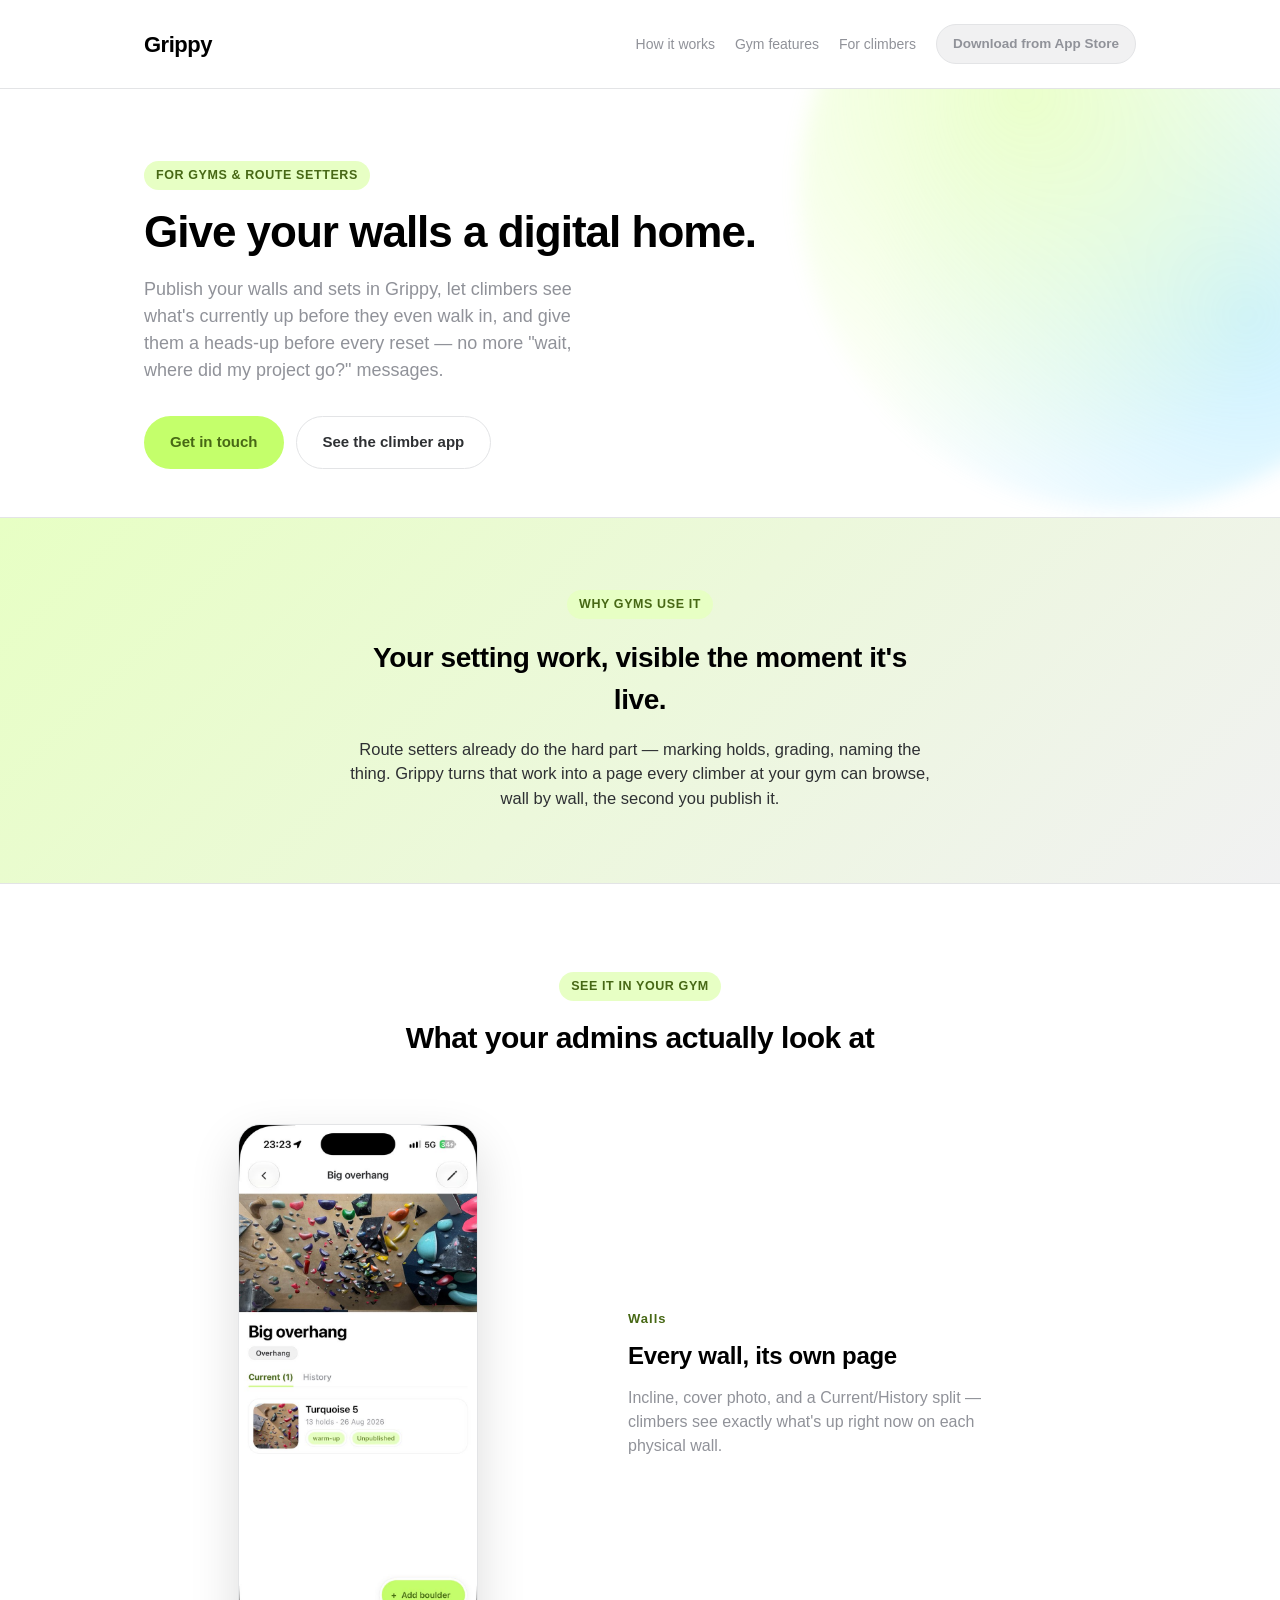
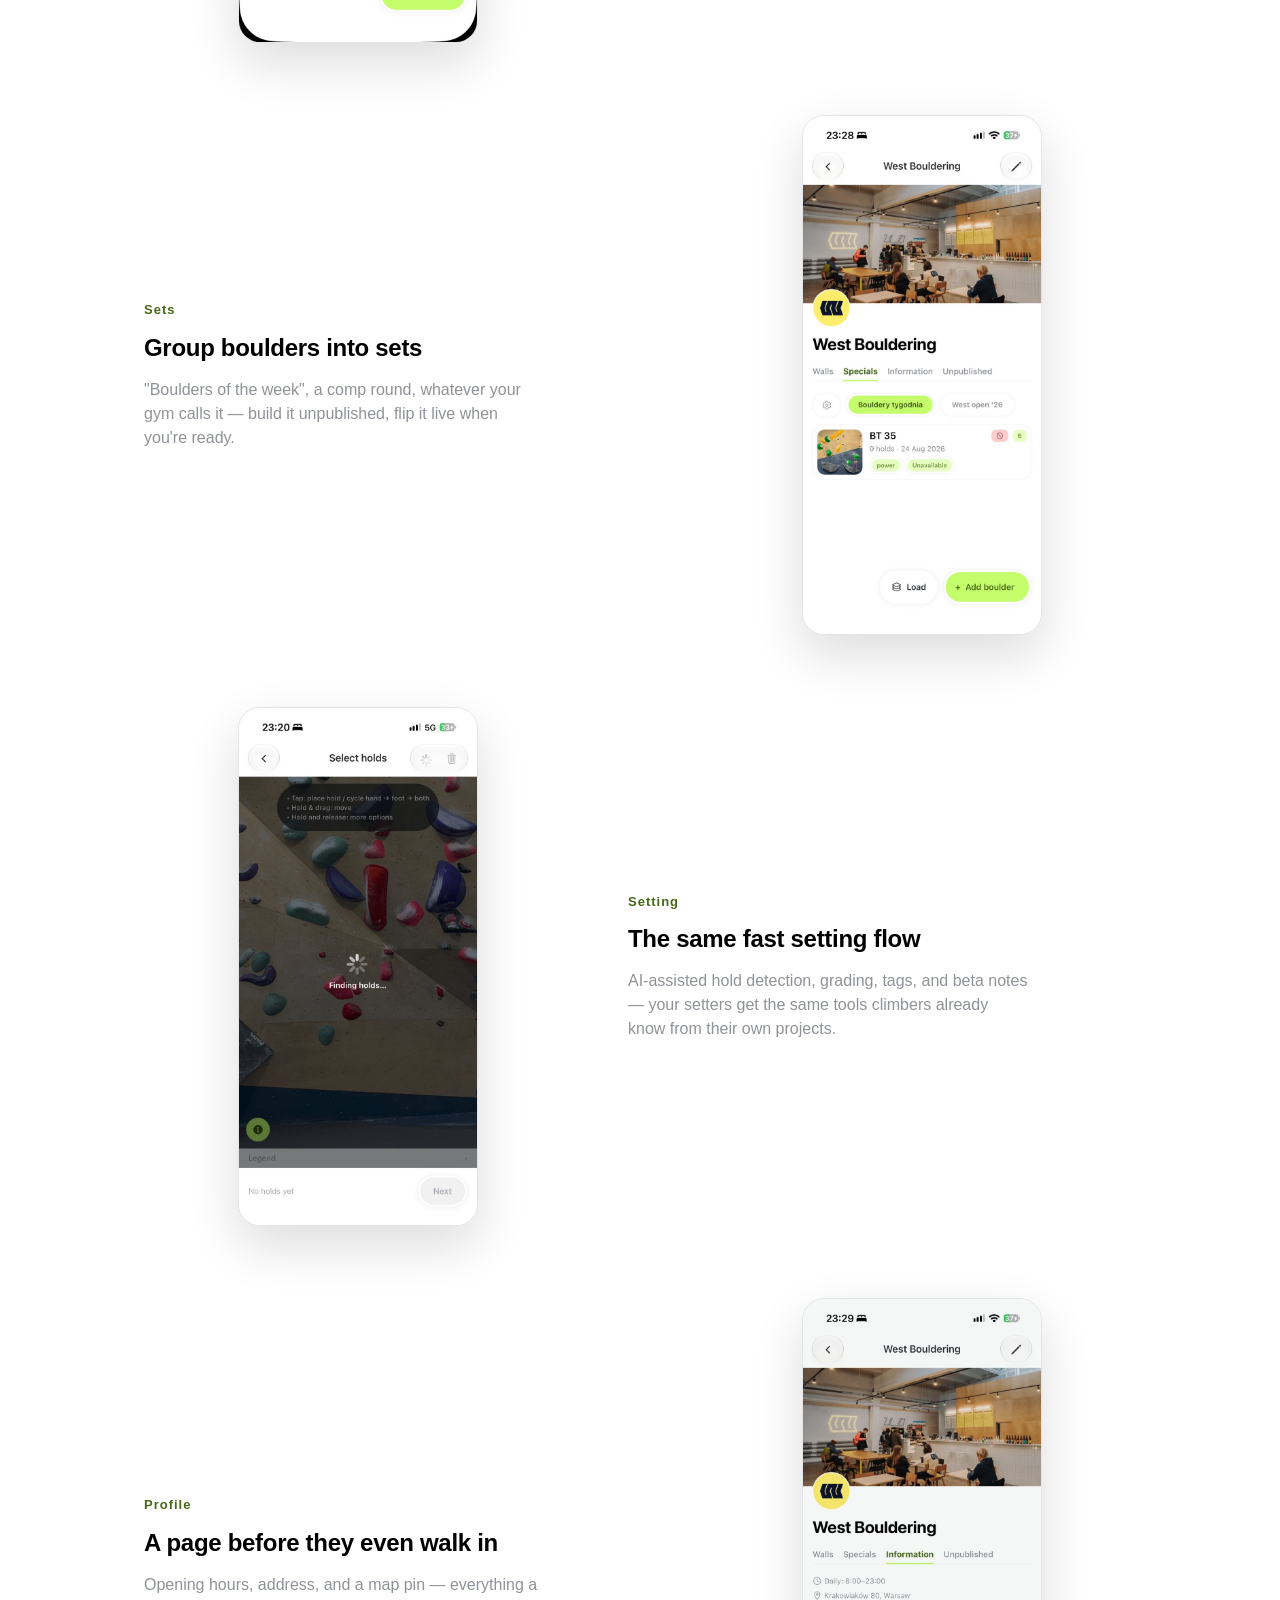
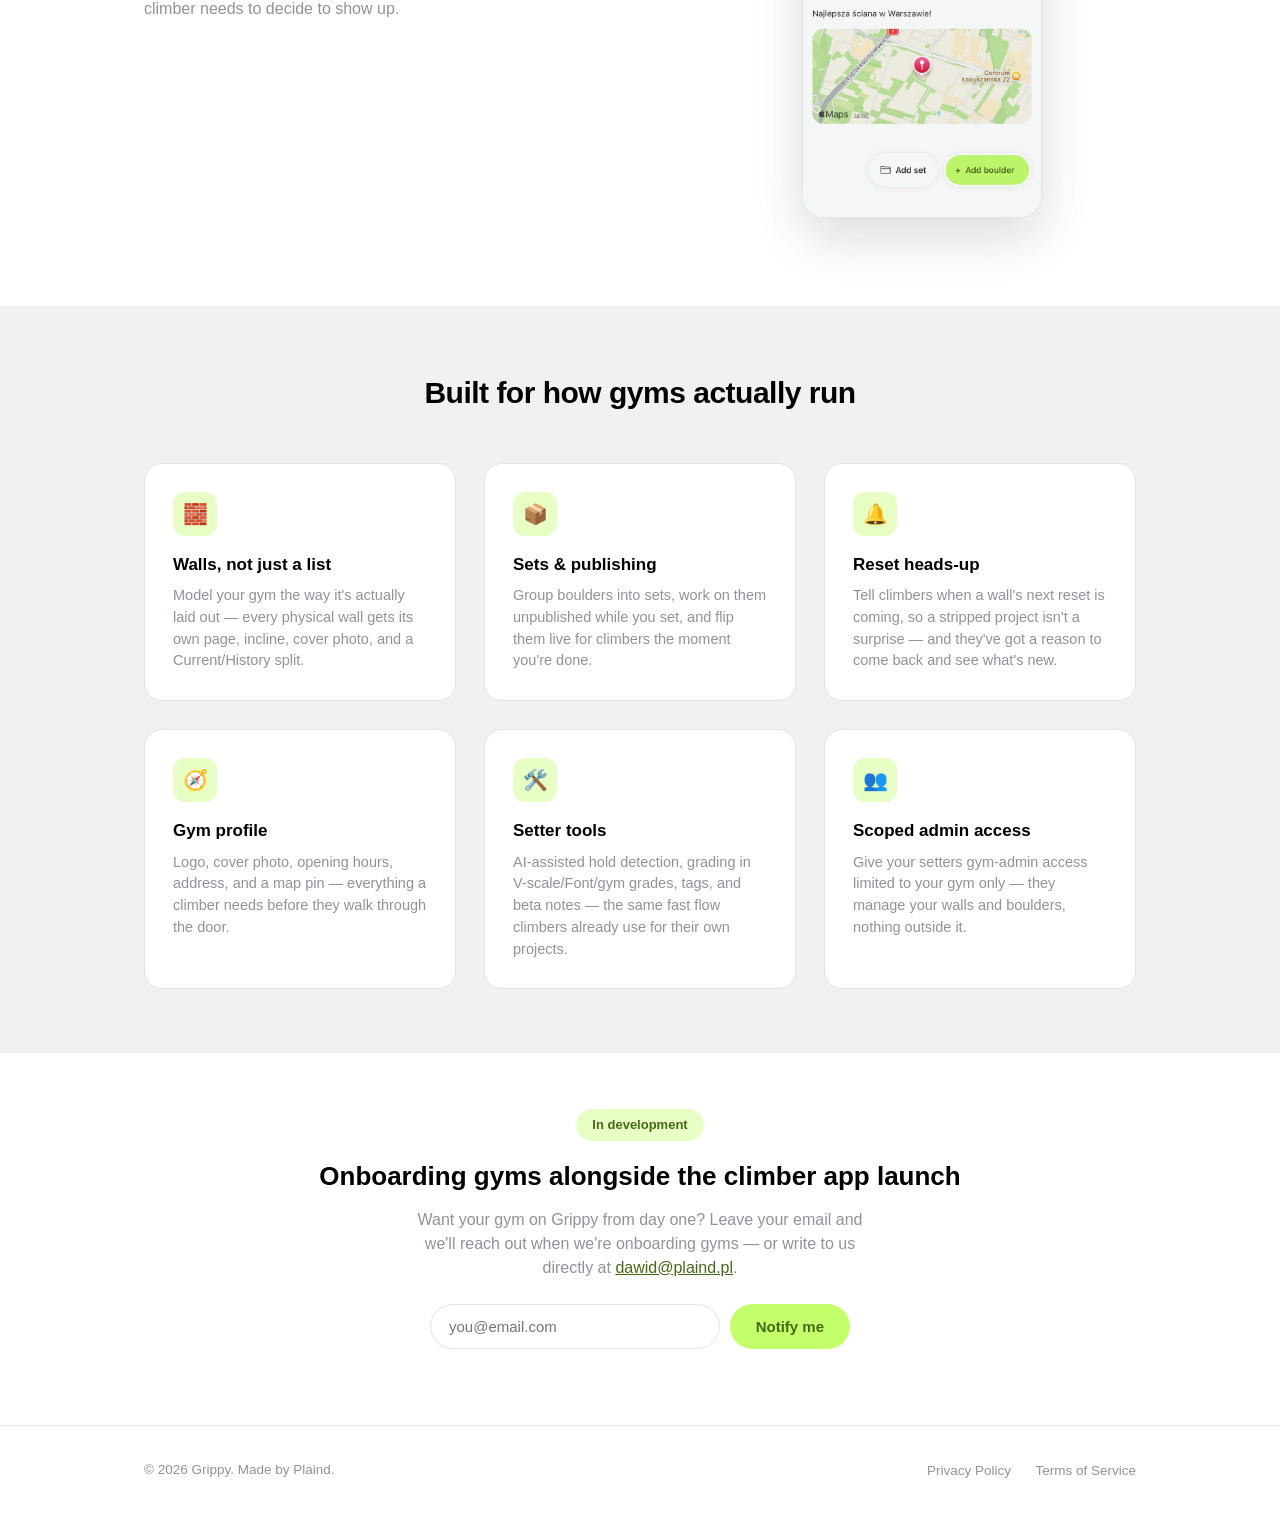
==== gym-owner.html @ 46601951 "Replace mockup-style screenshots with real phone captures Swapped all 8 climber-page screenshots for" ====
<!DOCTYPE html>
<html lang="en">
<head>
  <meta charset="UTF-8" />
  <meta name="viewport" content="width=device-width, initial-scale=1.0" />
  <title>Grippy for Gyms — Publish Walls, Sets, and Reset Schedules</title>
  <meta name="description" content="Grippy for gyms: give your walls a digital home. Publish sets, manage boulders wall by wall, and give climbers a heads-up before every reset." />
  <meta name="keywords" content="bouldering gym software, climbing gym app, wall management, boulder setting software, gym admin app, climbing gym member app" />
  <meta name="robots" content="index, follow" />
  <link rel="canonical" href="https://dawidw.github.io/grippy_site/gym-owner.html" />

  <meta property="og:type" content="website" />
  <meta property="og:url" content="https://dawidw.github.io/grippy_site/gym-owner.html" />
  <meta property="og:title" content="Grippy for Gyms" />
  <meta property="og:description" content="Give your walls a digital home. Publish sets, manage boulders wall by wall, and give climbers a heads-up before every reset." />

  <link rel="icon" href="data:image/svg+xml,<svg xmlns=%22http://www.w3.org/2000/svg%22 viewBox=%220 0 100 100%22><text y=%22.9em%22 font-size=%2290%22>🧗</text></svg>" />
  <link rel="stylesheet" href="styles.css" />
</head>
<body>
  <header class="site">
    <div class="wrap">
      <a class="logo" href="/">Grippy</a>
      <nav class="site">
        <a href="index.html#how">How it works</a>
        <a href="#features">Gym features</a>
        <a href="index.html">For climbers</a>
        <span class="nav-download">Download from App Store</span>
      </nav>
    </div>
  </header>

  <section class="hero">
    <div class="hero-glow" aria-hidden="true"></div>
    <div class="wrap">
      <div class="hero-copy reveal">
        <span class="eyebrow">For gyms &amp; route setters</span>
        <h1>Give your walls a digital home.</h1>
        <p class="lead">
          Publish your walls and sets in Grippy, let climbers see what's currently up before they
          even walk in, and give them a heads-up before every reset — no more "wait, where did my
          project go?" messages.
        </p>
        <div class="cta-row">
          <a class="pill primary" href="mailto:dawid@plaind.pl?subject=Grippy%20for%20my%20gym">Get in touch</a>
          <a class="pill ghost" href="index.html">See the climber app</a>
        </div>
      </div>
    </div>
  </section>

  <section class="promise">
    <div class="wrap promise-inner reveal">
      <span class="eyebrow">Why gyms use it</span>
      <h2>Your setting work, visible the moment it's live.</h2>
      <p>Route setters already do the hard part — marking holds, grading, naming the thing. Grippy turns that work into a page every climber at your gym can browse, wall by wall, the second you publish it.</p>
    </div>
  </section>

  <section class="how">
    <div class="wrap">
      <span class="eyebrow center">See it in your gym</span>
      <h2>What your admins actually look at</h2>

      <div class="how-row reveal">
        <div class="how-shot">
          <figure class="phone small"><img src="assets/screen-gym-wall.jpg" alt="A physical wall's page in Grippy, with its current boulders and a History tab" loading="lazy" /></figure>
        </div>
        <div class="how-copy">
          <span class="step">Walls</span>
          <h3>Every wall, its own page</h3>
          <p>Incline, cover photo, and a Current/History split — climbers see exactly what's up right now on each physical wall.</p>
        </div>
      </div>

      <div class="how-row reverse reveal">
        <div class="how-shot">
          <figure class="phone small"><img src="assets/screen-gym-sets.jpg" alt="A gym's set chips in Grippy, grouping boulders like a weekly set" loading="lazy" /></figure>
        </div>
        <div class="how-copy">
          <span class="step">Sets</span>
          <h3>Group boulders into sets</h3>
          <p>"Boulders of the week", a comp round, whatever your gym calls it — build it unpublished, flip it live when you're ready.</p>
        </div>
      </div>

      <div class="how-row reveal">
        <div class="how-shot">
          <figure class="phone small"><img src="assets/screen-gym-setter.jpg" alt="AI-detected hold outlines being reviewed on a gym wall photo in Grippy" loading="lazy" /></figure>
        </div>
        <div class="how-copy">
          <span class="step">Setting</span>
          <h3>The same fast setting flow</h3>
          <p>AI-assisted hold detection, grading, tags, and beta notes — your setters get the same tools climbers already know from their own projects.</p>
        </div>
      </div>

      <div class="how-row reverse reveal">
        <div class="how-shot">
          <figure class="phone small"><img src="assets/screen-gym-profile.jpg" alt="A gym's profile in Grippy with opening hours, address, and a map pin" loading="lazy" /></figure>
        </div>
        <div class="how-copy">
          <span class="step">Profile</span>
          <h3>A page before they even walk in</h3>
          <p>Opening hours, address, and a map pin — everything a climber needs to decide to show up.</p>
        </div>
      </div>
    </div>
  </section>

  <section class="features" id="features">
    <div class="wrap">
      <h2>Built for how gyms actually run</h2>
      <div class="feature-grid">
        <div class="feature-card reveal">
          <div class="glyph">🧱</div>
          <h3>Walls, not just a list</h3>
          <p>Model your gym the way it's actually laid out — every physical wall gets its own page, incline, cover photo, and a Current/History split.</p>
        </div>
        <div class="feature-card reveal">
          <div class="glyph">📦</div>
          <h3>Sets &amp; publishing</h3>
          <p>Group boulders into sets, work on them unpublished while you set, and flip them live for climbers the moment you're done.</p>
        </div>
        <div class="feature-card reveal">
          <div class="glyph">🔔</div>
          <h3>Reset heads-up</h3>
          <p>Tell climbers when a wall's next reset is coming, so a stripped project isn't a surprise — and they've got a reason to come back and see what's new.</p>
        </div>
        <div class="feature-card reveal">
          <div class="glyph">🧭</div>
          <h3>Gym profile</h3>
          <p>Logo, cover photo, opening hours, address, and a map pin — everything a climber needs before they walk through the door.</p>
        </div>
        <div class="feature-card reveal">
          <div class="glyph">🛠️</div>
          <h3>Setter tools</h3>
          <p>AI-assisted hold detection, grading in V-scale/Font/gym grades, tags, and beta notes — the same fast flow climbers already use for their own projects.</p>
        </div>
        <div class="feature-card reveal">
          <div class="glyph">👥</div>
          <h3>Scoped admin access</h3>
          <p>Give your setters gym-admin access limited to your gym only — they manage your walls and boulders, nothing outside it.</p>
        </div>
      </div>
    </div>
  </section>

  <section class="status" id="status">
    <div class="wrap">
      <span class="badge">In development</span>
      <h2>Onboarding gyms alongside the climber app launch</h2>
      <p>Want your gym on Grippy from day one? Leave your email and we'll reach out when we're onboarding gyms — or write to us directly at <a href="mailto:dawid@plaind.pl">dawid@plaind.pl</a>.</p>
      <form class="waitlist-form" data-waitlist-source="gym">
        <input type="email" class="waitlist-input" placeholder="you@email.com" required autocomplete="email" />
        <button type="submit" class="pill primary waitlist-submit">Notify me</button>
      </form>
      <p class="waitlist-status" aria-live="polite"></p>
    </div>
  </section>

  <footer class="site">
    <div class="wrap">
      <span class="copyright">© 2026 Grippy. Made by Plaind.</span>
      <nav>
        <a href="privacy.html">Privacy Policy</a>
        <a href="terms.html">Terms of Service</a>
      </nav>
    </div>
  </footer>

  <script>
    (function () {
      var prefersReducedMotion = window.matchMedia('(prefers-reduced-motion: reduce)').matches;
      var targets = document.querySelectorAll('.reveal');
      if (prefersReducedMotion || !('IntersectionObserver' in window)) {
        targets.forEach(function (el) { el.classList.add('in-view'); });
        return;
      }
      var observer = new IntersectionObserver(
        function (entries) {
          entries.forEach(function (entry) {
            if (entry.isIntersecting) {
              entry.target.classList.add('in-view');
              observer.unobserve(entry.target);
            }
          });
        },
        { threshold: 0.15, rootMargin: '0px 0px -60px 0px' }
      );
      targets.forEach(function (el) { observer.observe(el); });
    })();
  </script>

  <script>
    (function () {
      // Public anon key, protected by an insert-only RLS policy on
      // waitlist_emails (see supabase/migrations in the app repo) — safe to
      // ship in a static page, same key the app itself embeds client-side.
      var SUPABASE_URL = 'https://tviwoxzthacszkbeftrz.supabase.co';
      var SUPABASE_ANON_KEY = 'sb_publishable_i3i5AiXx-PU5ITdYALMEGQ_Hahku9DX';

      document.querySelectorAll('.waitlist-form').forEach(function (form) {
        var input = form.querySelector('.waitlist-input');
        var button = form.querySelector('.waitlist-submit');
        var status = form.parentElement.querySelector('.waitlist-status');

        form.addEventListener('submit', function (e) {
          e.preventDefault();
          var email = input.value.trim();
          if (!email) return;

          button.disabled = true;
          status.textContent = '';
          status.className = 'waitlist-status';

          fetch(SUPABASE_URL + '/rest/v1/waitlist_emails', {
            method: 'POST',
            headers: {
              'Content-Type': 'application/json',
              apikey: SUPABASE_ANON_KEY,
              Authorization: 'Bearer ' + SUPABASE_ANON_KEY,
              Prefer: 'return=minimal',
            },
            body: JSON.stringify({ email: email, source: form.getAttribute('data-waitlist-source') || null }),
          })
            .then(function (res) {
              // 409 = the unique(email) index caught a re-submit — still a
              // "you're on the list" outcome from the visitor's side.
              if (!res.ok && res.status !== 409) throw new Error('Request failed: ' + res.status);
              status.textContent = "You're on the list — we'll email you at launch.";
              status.classList.add('waitlist-status-ok');
              form.reset();
            })
            .catch(function () {
              status.textContent = 'Something went wrong — try again in a moment.';
              status.classList.add('waitlist-status-error');
            })
            .finally(function () {
              button.disabled = false;
            });
        });
      });
    })();
  </script>
</body>
</html>
---- styles.css ----
:root {
  --bg: #ffffff;
  --surface: #f1f1f2;
  --border: #e3e4e6;
  --text: #2e3033;
  --text-strong: #000000;
  --text-muted: #909299;
  --accent: #c4ff6b;
  --accent-tint: #e7ffc4;
  --accent-ink: #476815;
  --glow-a: #c4ff6b;
  --glow-b: #6bd7ff;
}

* {
  box-sizing: border-box;
}

body {
  margin: 0;
  font-family: -apple-system, BlinkMacSystemFont, 'Segoe UI', Roboto, Helvetica, Arial, sans-serif;
  color: var(--text);
  background: var(--bg);
  line-height: 1.5;
  overflow-x: hidden;
}

.eyebrow {
  display: inline-block;
  font-size: 12.5px;
  font-weight: 700;
  letter-spacing: 0.6px;
  text-transform: uppercase;
  color: var(--accent-ink);
  background: var(--accent-tint);
  padding: 5px 12px;
  border-radius: 999px;
  margin-bottom: 18px;
}

.eyebrow.center {
  display: block;
  width: fit-content;
  margin: 0 auto 14px;
}

.reveal {
  opacity: 0;
  transform: translateY(22px);
  transition: opacity 0.7s ease, transform 0.7s ease;
}

.reveal.in-view {
  opacity: 1;
  transform: none;
}

.phone {
  margin: 0;
  border-radius: 22px;
  border: 1px solid var(--border);
  box-shadow: 0 20px 50px rgba(12, 12, 13, 0.14);
  overflow: hidden;
  line-height: 0;
  background: var(--bg);
}

.phone img {
  display: block;
  width: 100%;
  height: auto;
}

a {
  color: var(--accent-ink);
}

.wrap {
  max-width: 1040px;
  margin: 0 auto;
  padding: 0 24px;
}

header.site {
  padding: 24px 0;
  border-bottom: 1px solid var(--border);
}

header.site .wrap {
  display: flex;
  align-items: center;
  justify-content: space-between;
}

.logo {
  font-size: 22px;
  font-weight: 700;
  color: var(--text-strong);
  letter-spacing: -0.5px;
  text-decoration: none;
}

nav.site {
  display: flex;
  align-items: center;
  gap: 20px;
}

nav.site a {
  text-decoration: none;
  color: var(--text-muted);
  font-size: 14px;
  font-weight: 500;
}

.nav-download {
  display: inline-flex;
  align-items: center;
  padding: 9px 16px;
  border-radius: 999px;
  background: var(--surface);
  border: 1px solid var(--border);
  color: var(--text-muted);
  font-size: 13.5px;
  font-weight: 600;
  cursor: default;
  user-select: none;
}

.hero {
  position: relative;
  padding: 72px 0 48px;
  overflow: hidden;
}

.hero-glow {
  position: absolute;
  top: -220px;
  right: -160px;
  width: 640px;
  height: 640px;
  border-radius: 50%;
  background: radial-gradient(circle at 35% 35%, var(--glow-a), transparent 65%),
    radial-gradient(circle at 70% 70%, var(--glow-b), transparent 60%);
  opacity: 0.35;
  filter: blur(10px);
  pointer-events: none;
  z-index: 0;
}

.hero .wrap {
  position: relative;
  z-index: 1;
  display: flex;
  align-items: center;
  gap: 56px;
  flex-wrap: wrap;
}

.hero-copy {
  flex: 1 1 360px;
}

.hero-copy h1 {
  font-size: 44px;
  line-height: 1.1;
  letter-spacing: -1px;
  margin: 0 0 20px;
  color: var(--text-strong);
}

.hero-copy p.lead {
  font-size: 18px;
  color: var(--text-muted);
  max-width: 440px;
  margin: 0 0 32px;
}

.cta-row {
  display: flex;
  gap: 12px;
  flex-wrap: wrap;
}

.pill {
  display: inline-flex;
  align-items: center;
  padding: 14px 26px;
  border-radius: 999px;
  font-weight: 600;
  font-size: 15px;
  text-decoration: none;
}

.pill.primary {
  background: var(--accent);
  color: var(--accent-ink);
}

.pill.ghost {
  background: transparent;
  color: var(--text);
  border: 1px solid var(--border);
}

.hero-shots {
  flex: 1 1 420px;
  display: flex;
  gap: 16px;
  justify-content: center;
}

.hero-shots .phone {
  width: 100%;
  max-width: 200px;
}

.hero-shots .phone.mid {
  transform: translateY(-24px);
  max-width: 210px;
}

.spotlight {
  padding: 24px 0 88px;
  text-align: center;
}

.spotlight h2 {
  font-size: 32px;
  letter-spacing: -0.5px;
  color: var(--text-strong);
  margin: 0 0 14px;
}

.spotlight-lead {
  color: var(--text-muted);
  font-size: 17px;
  max-width: 560px;
  margin: 0 auto 48px;
}

.spotlight-shots {
  display: flex;
  justify-content: center;
  align-items: flex-end;
  gap: 32px;
  flex-wrap: wrap;
}

.spotlight-shot {
  width: 100%;
  max-width: 260px;
  text-align: center;
  overflow: visible;
}

.spotlight-shot img {
  border-radius: 21px;
}

.spotlight-shot figcaption {
  margin-top: 16px;
  font-size: 14.5px;
  font-weight: 600;
  color: var(--text-strong);
}

.promise {
  padding: 72px 0;
  background: linear-gradient(135deg, var(--accent-tint), var(--surface));
  border-top: 1px solid var(--border);
  border-bottom: 1px solid var(--border);
}

.promise-inner {
  max-width: 640px;
  text-align: center;
}

.promise h2 {
  font-size: 28px;
  letter-spacing: -0.4px;
  color: var(--text-strong);
  margin: 0 0 16px;
}

.promise p {
  color: var(--text);
  font-size: 16.5px;
  margin: 0;
}

.how {
  padding: 88px 0;
}

.how h2 {
  text-align: center;
  font-size: 30px;
  letter-spacing: -0.5px;
  color: var(--text-strong);
  margin: 0 0 64px;
}

.how-row {
  display: flex;
  align-items: center;
  gap: 56px;
  margin-bottom: 72px;
  flex-wrap: wrap;
}

.how-row:last-child {
  margin-bottom: 0;
}

.how-row.reverse {
  flex-direction: row-reverse;
}

.how-shot {
  flex: 1 1 240px;
  display: flex;
  justify-content: center;
}

.phone.small {
  max-width: 240px;
  width: 100%;
}

.how-copy {
  flex: 1 1 320px;
}

.step {
  display: block;
  font-size: 13px;
  font-weight: 800;
  letter-spacing: 1px;
  color: var(--accent-ink);
  margin-bottom: 10px;
}

.how-copy h3 {
  font-size: 24px;
  letter-spacing: -0.3px;
  color: var(--text-strong);
  margin: 0 0 12px;
}

.how-copy p {
  color: var(--text-muted);
  font-size: 16px;
  max-width: 400px;
  margin: 0;
}

section.features {
  padding: 64px 0;
  background: var(--surface);
}

.features h2 {
  text-align: center;
  font-size: 30px;
  letter-spacing: -0.5px;
  color: var(--text-strong);
  margin: 0 0 48px;
}

.feature-grid {
  display: grid;
  grid-template-columns: repeat(auto-fit, minmax(240px, 1fr));
  gap: 28px;
}

.feature-card {
  background: var(--bg);
  border: 1px solid var(--border);
  border-radius: 18px;
  padding: 28px;
}

.feature-card .glyph {
  width: 44px;
  height: 44px;
  border-radius: 12px;
  background: var(--accent-tint);
  display: flex;
  align-items: center;
  justify-content: center;
  font-size: 20px;
  margin-bottom: 16px;
}

.feature-card h3 {
  margin: 0 0 8px;
  font-size: 17px;
  color: var(--text-strong);
}

.feature-card p {
  margin: 0;
  color: var(--text-muted);
  font-size: 14.5px;
}

section.status {
  padding: 56px 0;
  text-align: center;
}

section.status .badge {
  display: inline-block;
  background: var(--accent-tint);
  color: var(--accent-ink);
  padding: 6px 16px;
  border-radius: 999px;
  font-size: 13px;
  font-weight: 600;
  margin-bottom: 16px;
}

section.status h2 {
  font-size: 26px;
  margin: 0 0 12px;
  color: var(--text-strong);
}

section.status p {
  color: var(--text-muted);
  max-width: 480px;
  margin: 0 auto;
}

.waitlist-form {
  display: flex;
  gap: 10px;
  flex-wrap: wrap;
  justify-content: center;
  max-width: 420px;
  margin: 24px auto 0;
}

.waitlist-input {
  flex: 1 1 220px;
  padding: 13px 18px;
  border-radius: 999px;
  border: 1px solid var(--border);
  background: var(--bg);
  color: var(--text-strong);
  font-size: 15px;
  font-family: inherit;
}

.waitlist-input:focus {
  outline: 2px solid var(--accent);
  outline-offset: 1px;
}

.waitlist-submit {
  border: none;
  cursor: pointer;
  font-family: inherit;
}

.waitlist-submit:disabled {
  opacity: 0.6;
  cursor: default;
}

.waitlist-status {
  min-height: 20px;
  margin: 10px 0 0;
  font-size: 13.5px;
  font-weight: 600;
}

.waitlist-status-ok {
  color: var(--accent-ink);
}

.waitlist-status-error {
  color: #b3261e;
}

footer.site {
  border-top: 1px solid var(--border);
  padding: 32px 0;
}

footer.site .wrap {
  display: flex;
  justify-content: space-between;
  align-items: center;
  flex-wrap: wrap;
  gap: 12px;
}

footer.site nav a {
  margin-left: 20px;
  font-size: 13.5px;
  color: var(--text-muted);
  text-decoration: none;
}

footer.site .copyright {
  font-size: 13.5px;
  color: var(--text-muted);
}

/* Legal pages */
main.legal {
  padding: 56px 0 80px;
  max-width: 720px;
  margin: 0 auto;
}

main.legal h1 {
  font-size: 32px;
  letter-spacing: -0.5px;
  color: var(--text-strong);
}

main.legal .updated {
  color: var(--text-muted);
  font-size: 14px;
  margin-bottom: 40px;
}

main.legal h2 {
  font-size: 19px;
  color: var(--text-strong);
  margin-top: 36px;
}

main.legal p, main.legal li {
  color: var(--text);
  font-size: 15.5px;
}

main.legal ul {
  padding-left: 20px;
}

@media (max-width: 640px) {
  .hero-copy h1 {
    font-size: 34px;
  }
  .hero-shots .phone.mid {
    transform: none;
  }
  .hero-shots {
    gap: 10px;
  }
  .hero-shots .phone {
    max-width: 120px;
  }
  .hero-shots .phone.mid {
    max-width: 128px;
  }
  .how-row,
  .how-row.reverse {
    flex-direction: column;
    gap: 24px;
    margin-bottom: 56px;
  }
  .how-copy {
    text-align: center;
  }
  .how-copy p {
    margin: 0 auto;
  }
  header.site .wrap {
    flex-wrap: wrap;
    row-gap: 12px;
  }
  nav.site {
    width: 100%;
    flex-wrap: wrap;
    gap: 10px 16px;
  }
  .nav-download {
    padding: 7px 14px;
    font-size: 12.5px;
  }
}

@media (prefers-reduced-motion: reduce) {
  .reveal {
    opacity: 1;
    transform: none;
    transition: none;
  }
}
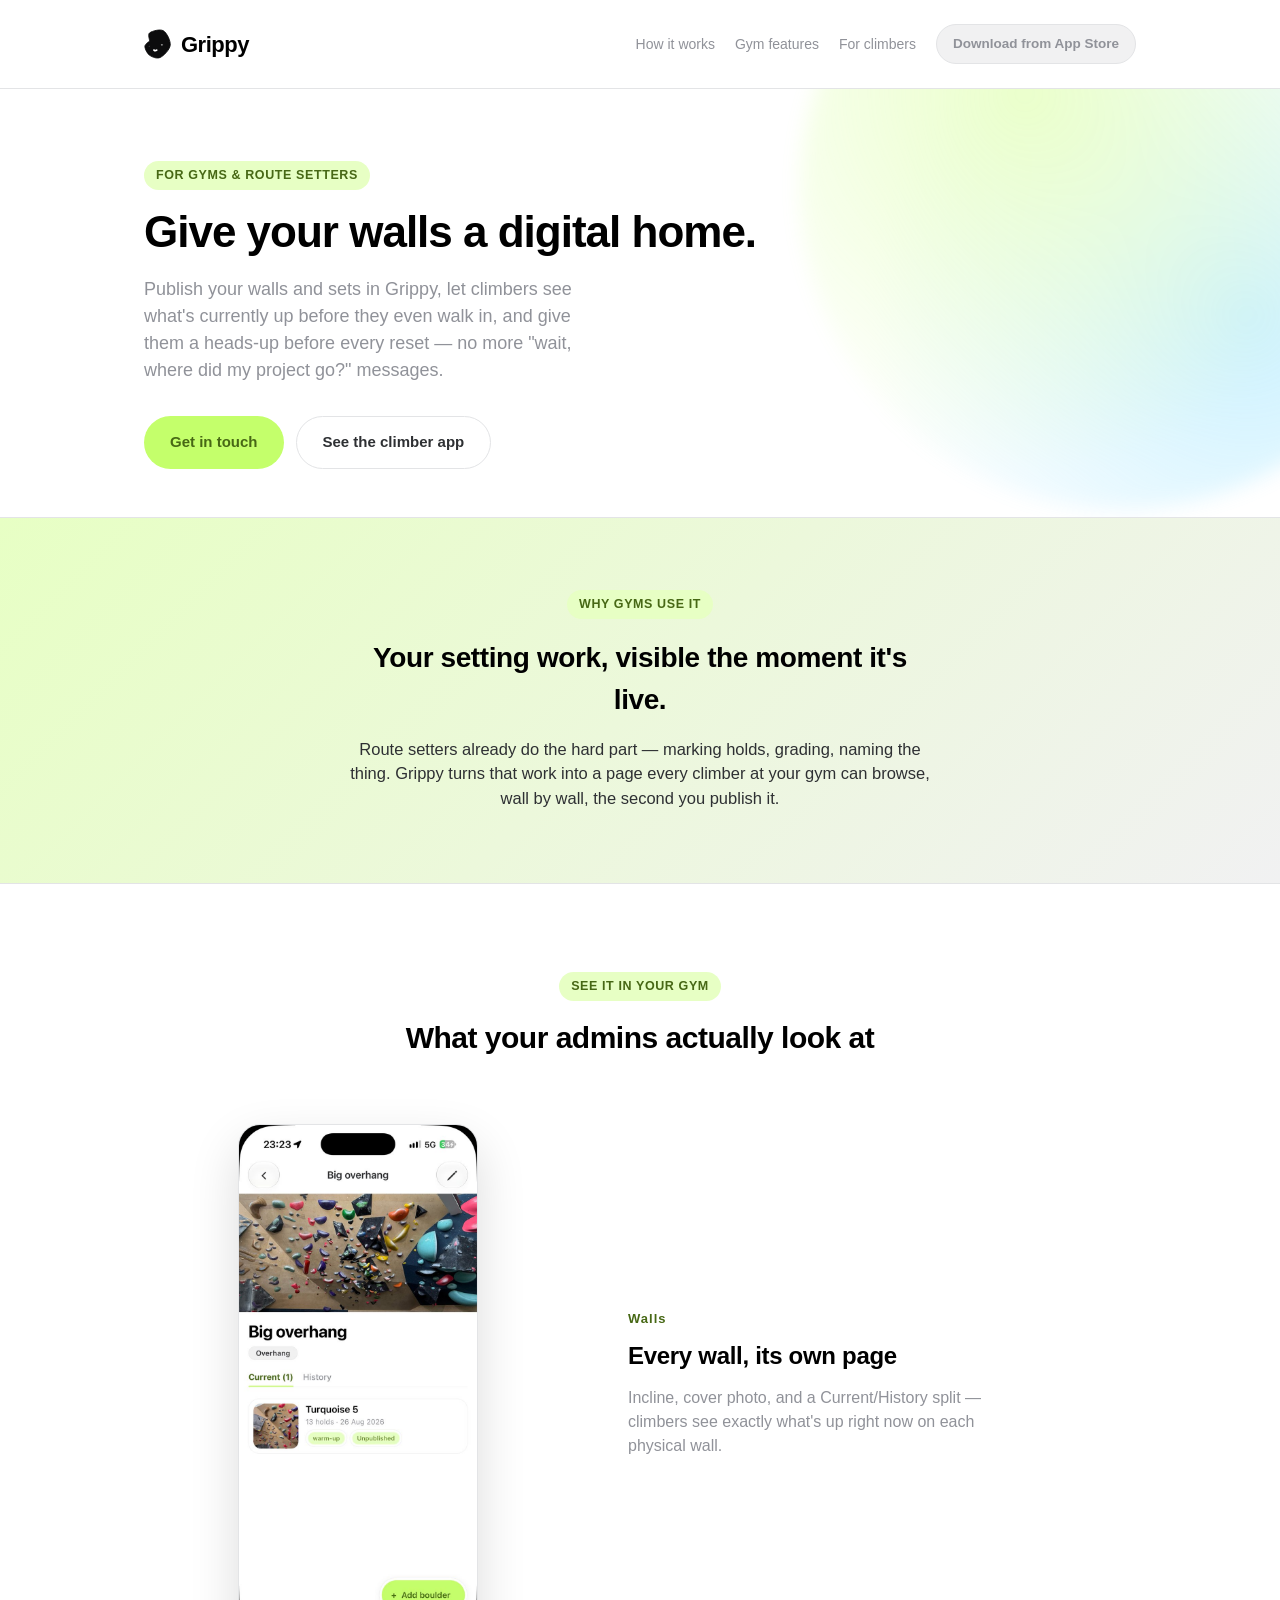
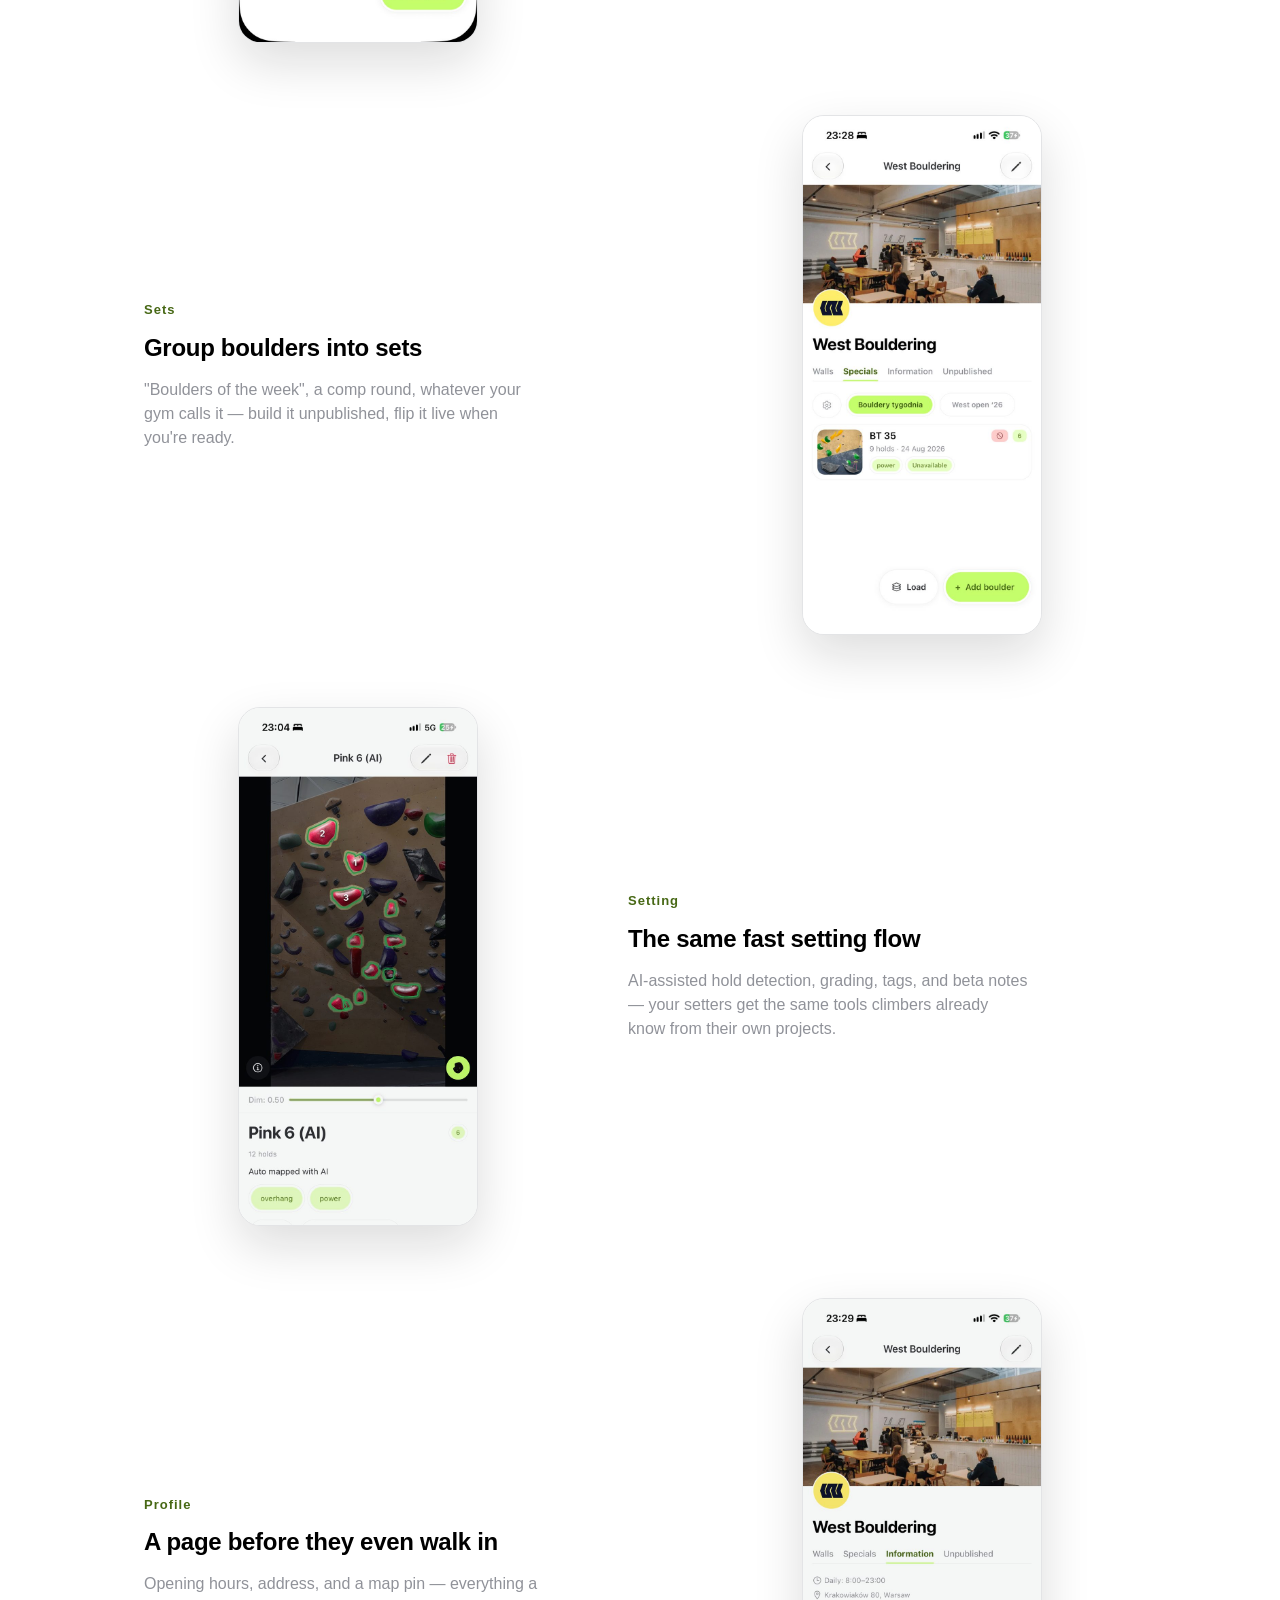
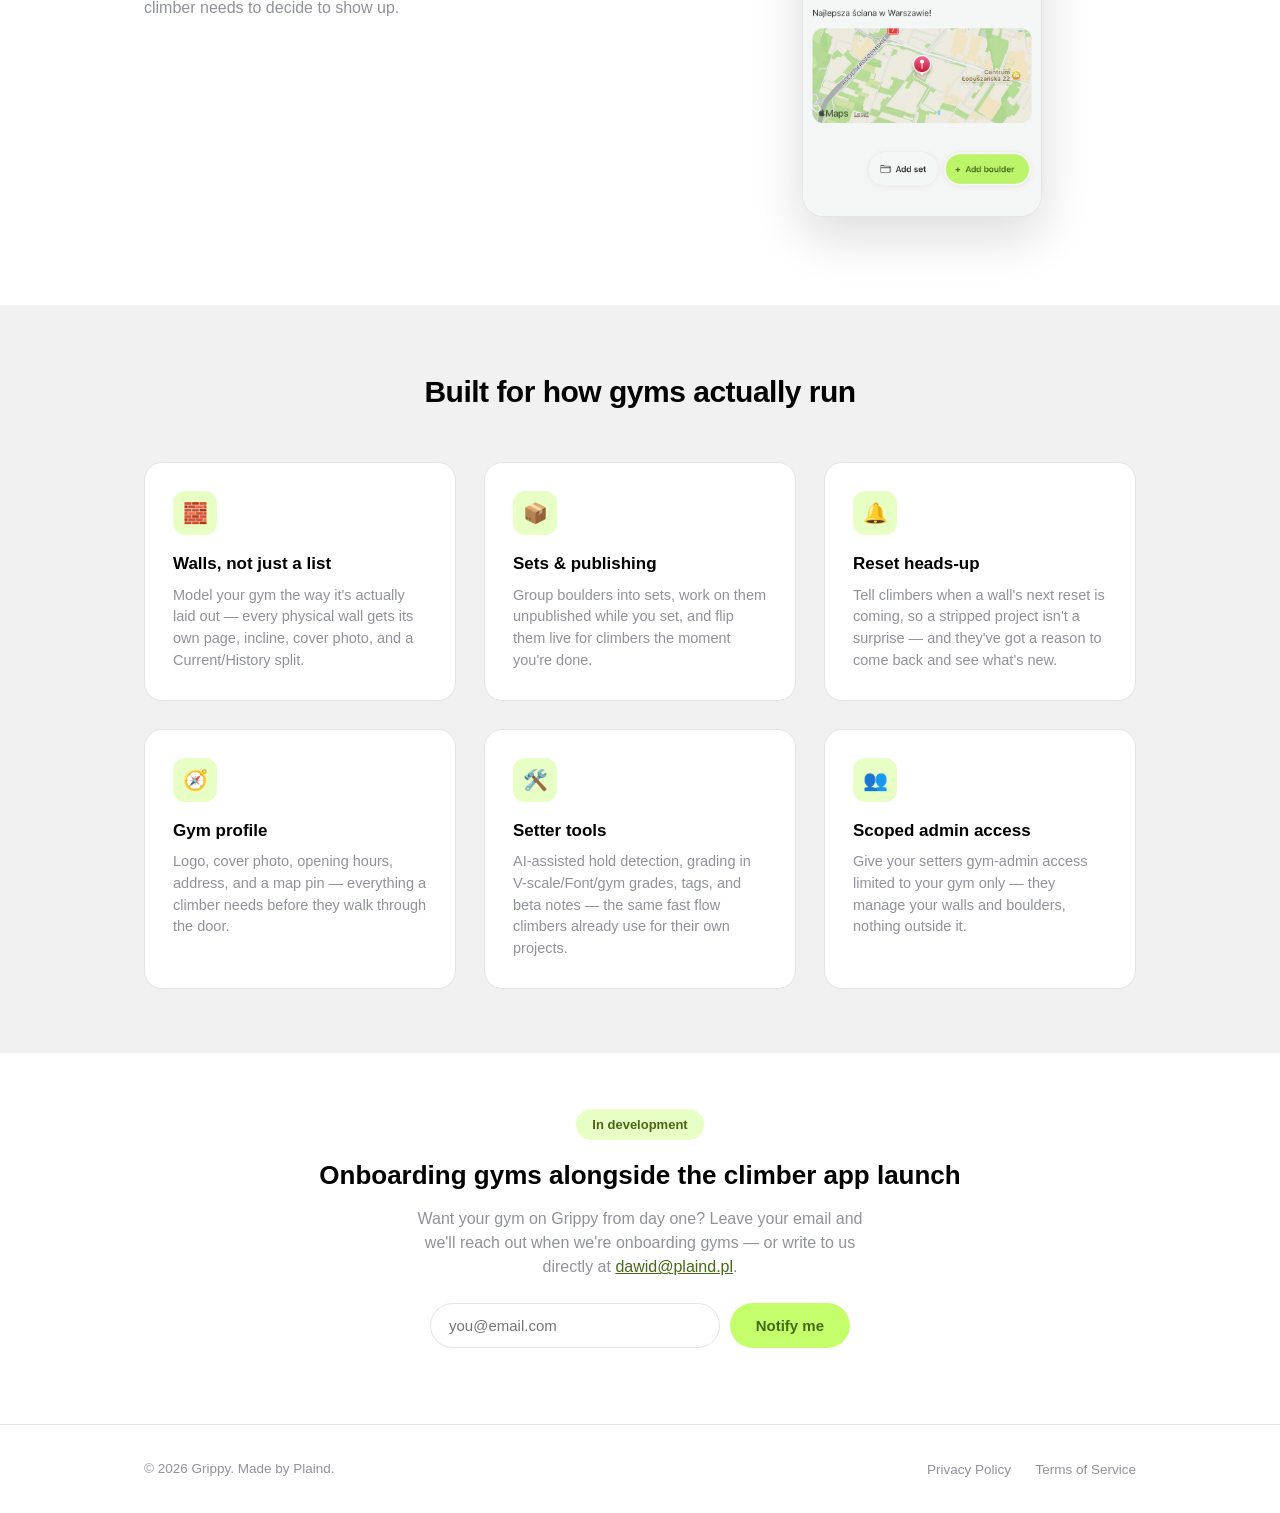
==== commit cd73da5b: "Add logo mark to the site nav Places the mascot icon before the "Grippy" wordmark in both header nav" ====
--- a/gym-owner.html
+++ b/gym-owner.html
@@ -20,7 +20,7 @@
 <body>
   <header class="site">
     <div class="wrap">
-      <a class="logo" href="/">Grippy</a>
+      <a class="logo" href="/"><img class="logo-mark" src="assets/logo.svg" alt="" width="28" height="30" />Grippy</a>
       <nav class="site">
         <a href="index.html#how">How it works</a>
         <a href="#features">Gym features</a>
--- a/styles.css
+++ b/styles.css
@@ -93,11 +93,20 @@
 }
 
 .logo {
+  display: inline-flex;
+  align-items: center;
+  gap: 9px;
   font-size: 22px;
   font-weight: 700;
   color: var(--text-strong);
   letter-spacing: -0.5px;
   text-decoration: none;
+}
+
+.logo-mark {
+  display: block;
+  width: 28px;
+  height: 30px;
 }
 
 nav.site {
@@ -259,7 +268,7 @@
 }
 
 .spotlight-shot figcaption {
-  margin-top: 16px;
+  margin-top: 36px;
   font-size: 14.5px;
   font-weight: 600;
   color: var(--text-strong);
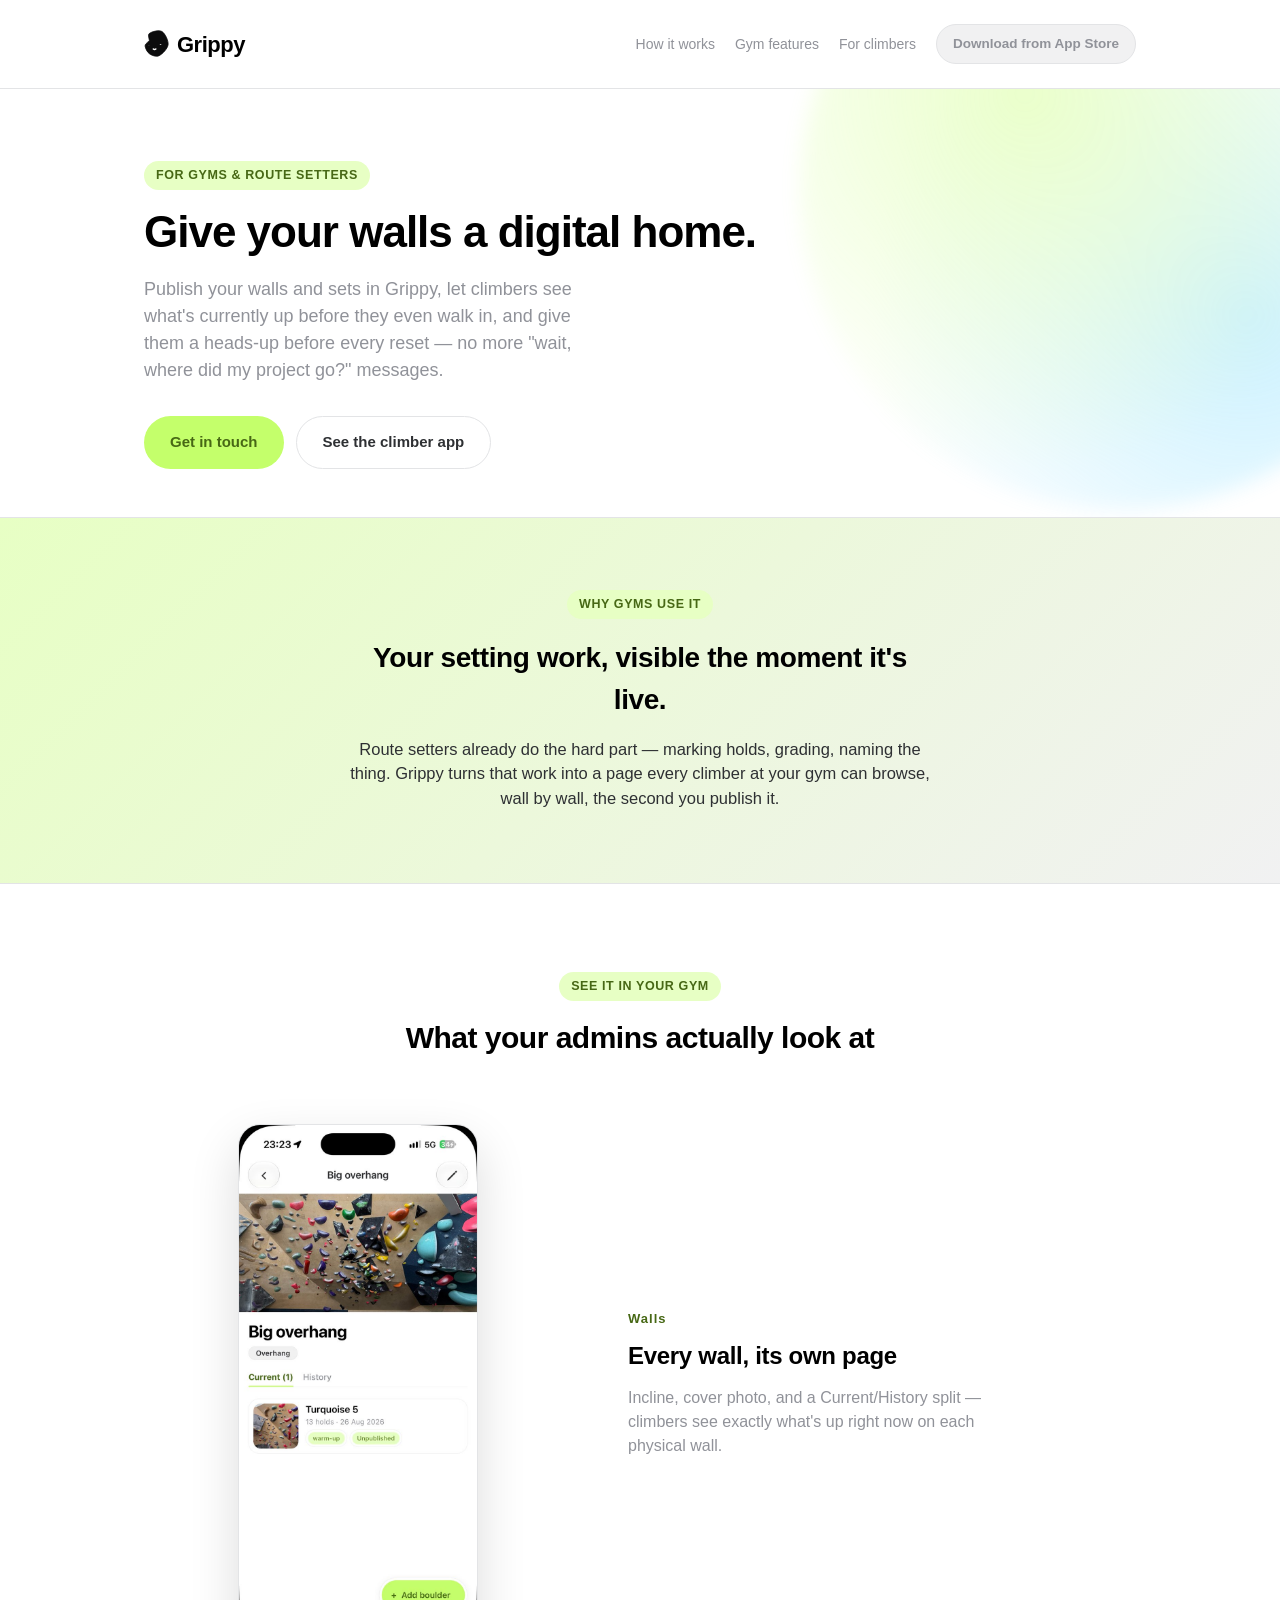
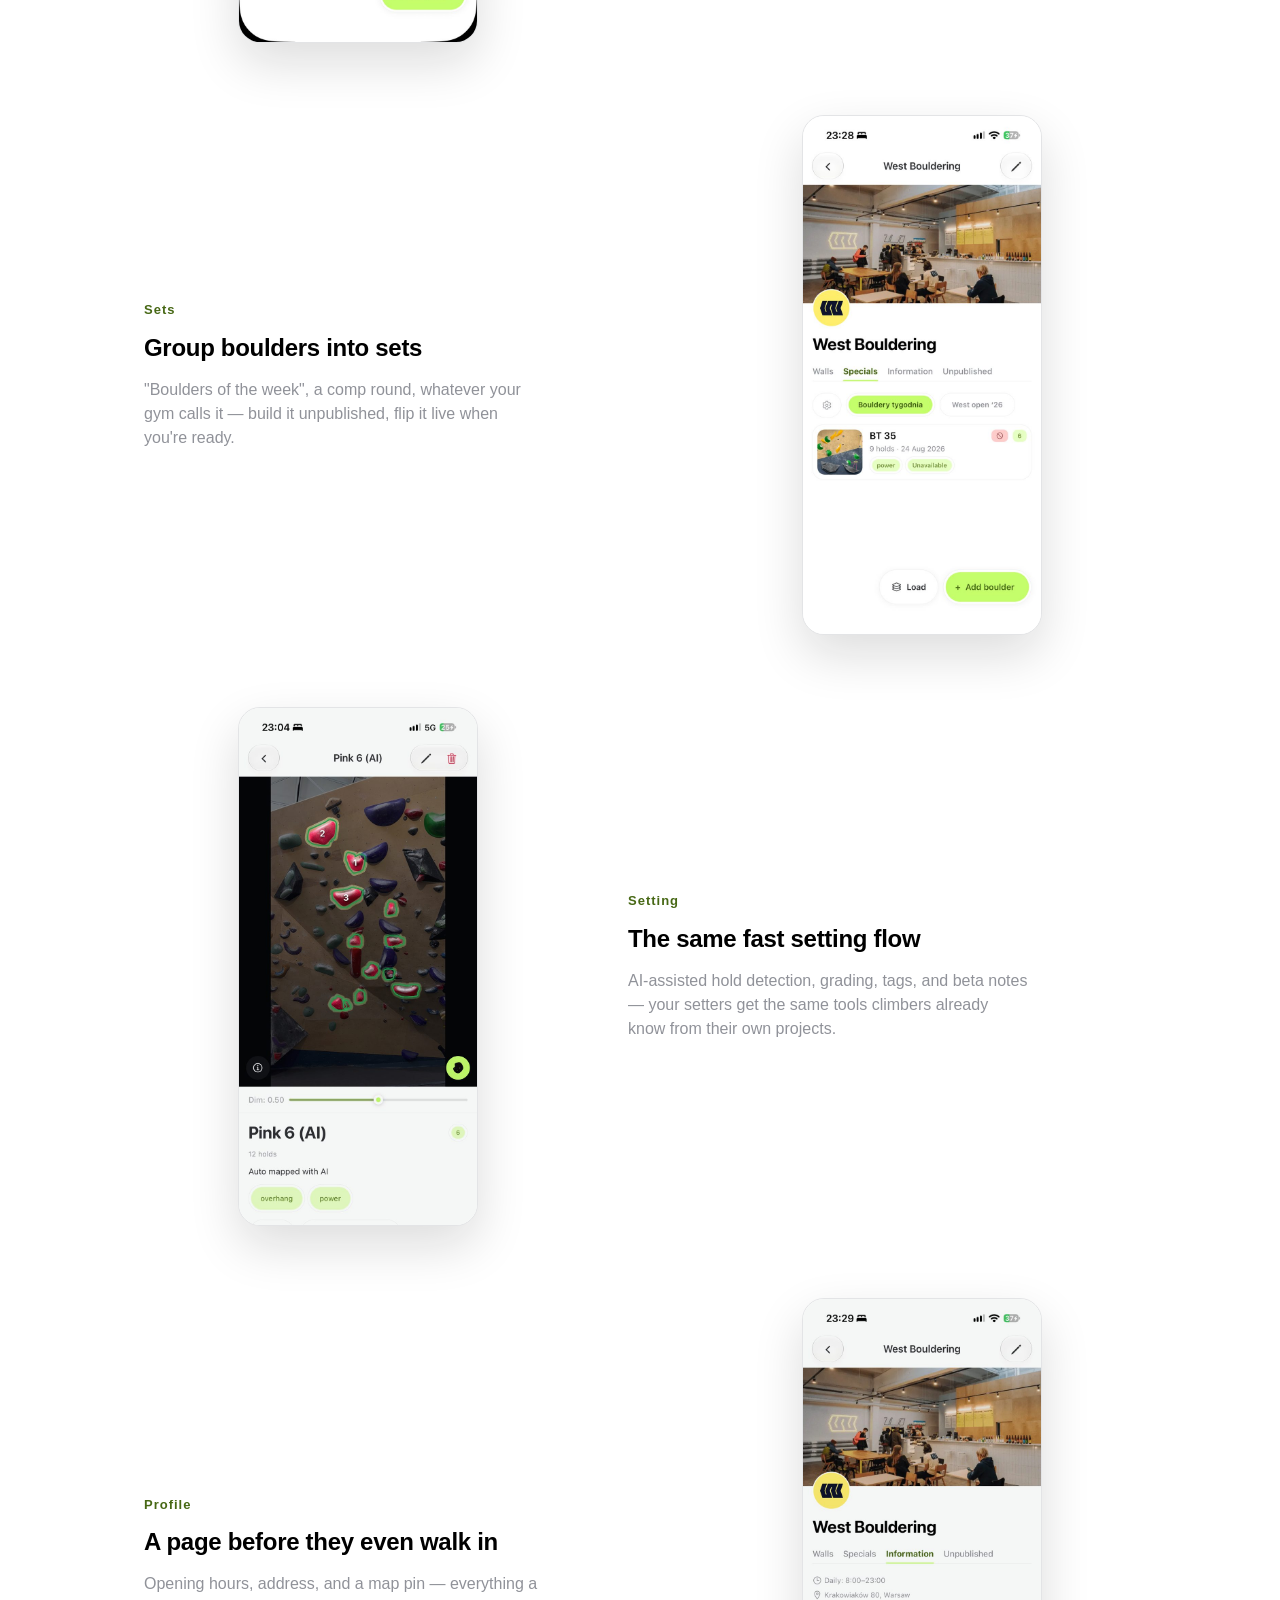
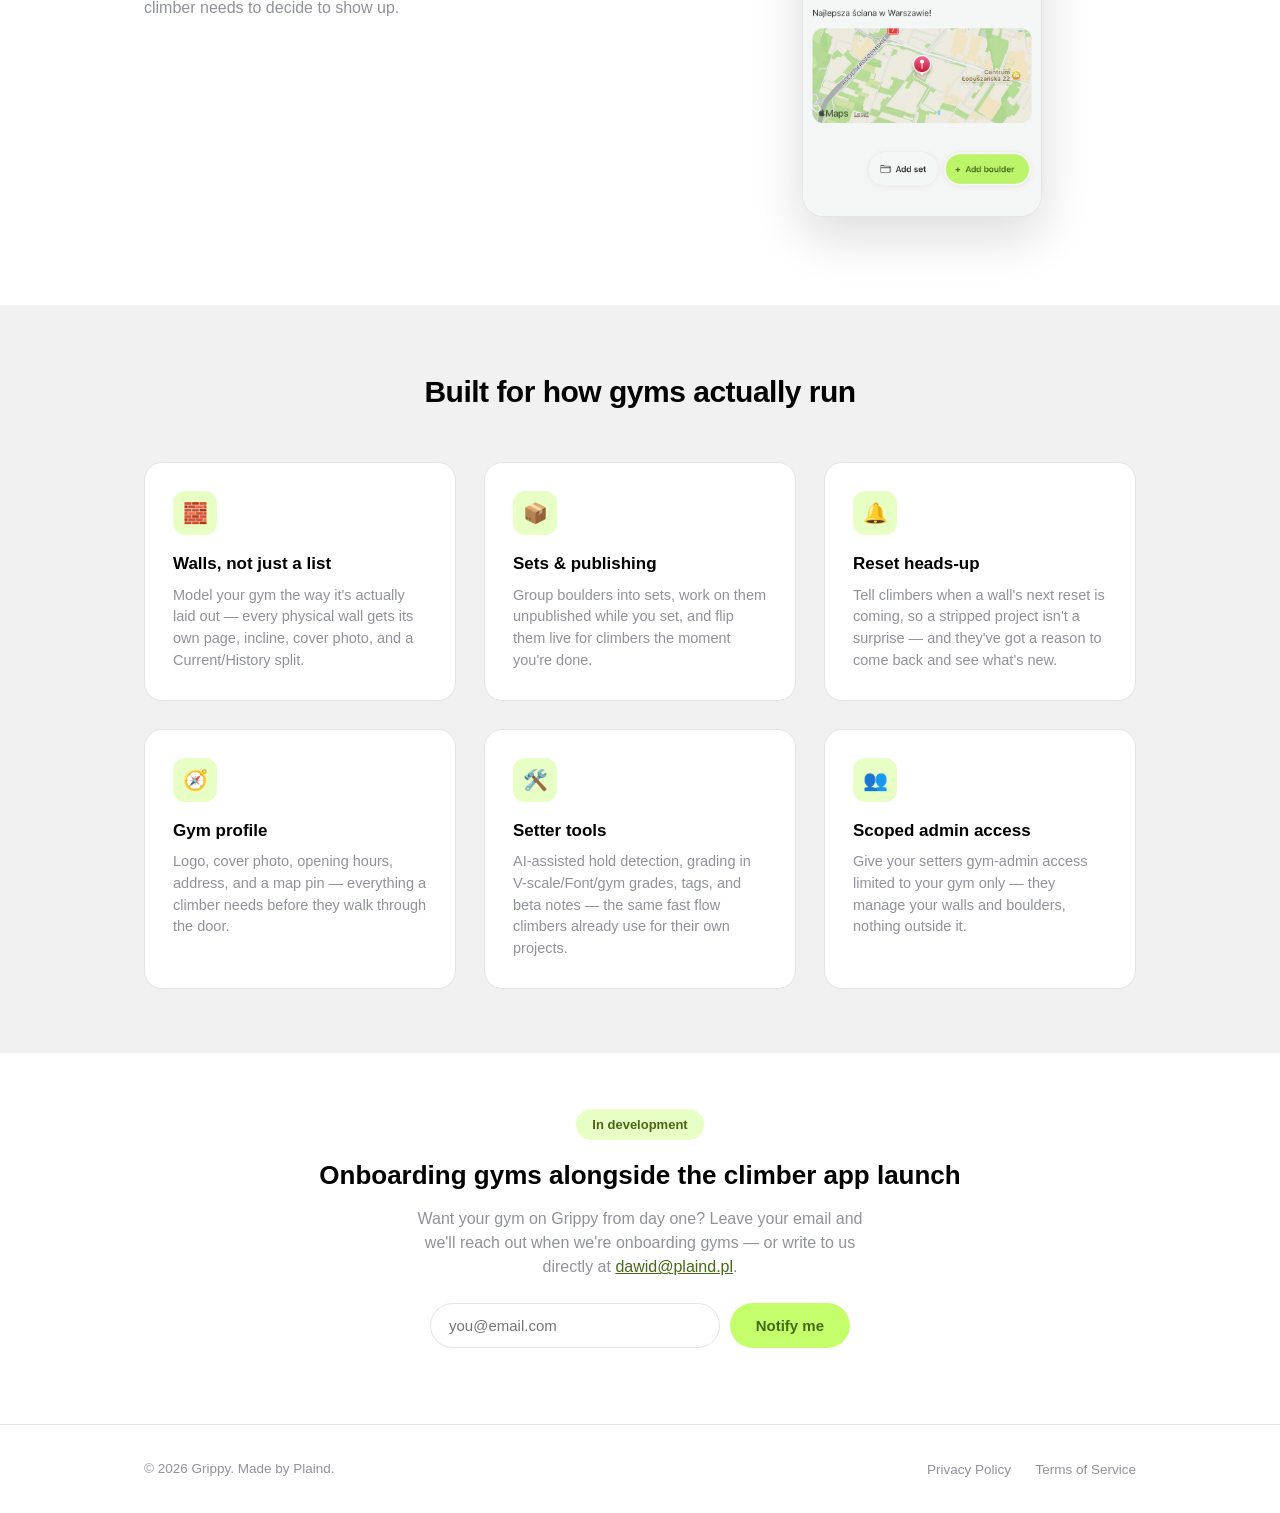
==== commit 9cf1c6a6: "Tune logo mark size in nav" ====
--- a/gym-owner.html
+++ b/gym-owner.html
@@ -20,7 +20,7 @@
 <body>
   <header class="site">
     <div class="wrap">
-      <a class="logo" href="/"><img class="logo-mark" src="assets/logo.svg" alt="" width="28" height="30" />Grippy</a>
+      <a class="logo" href="/"><img class="logo-mark" src="assets/logo.svg" alt="" width="26" height="27" />Grippy</a>
       <nav class="site">
         <a href="index.html#how">How it works</a>
         <a href="#features">Gym features</a>
--- a/styles.css
+++ b/styles.css
@@ -95,7 +95,7 @@
 .logo {
   display: inline-flex;
   align-items: center;
-  gap: 9px;
+  gap: 7px;
   font-size: 22px;
   font-weight: 700;
   color: var(--text-strong);
@@ -105,8 +105,9 @@
 
 .logo-mark {
   display: block;
-  width: 28px;
-  height: 30px;
+  width: 26px;
+  height: 27px;
+  margin-top: -1px;
 }
 
 nav.site {
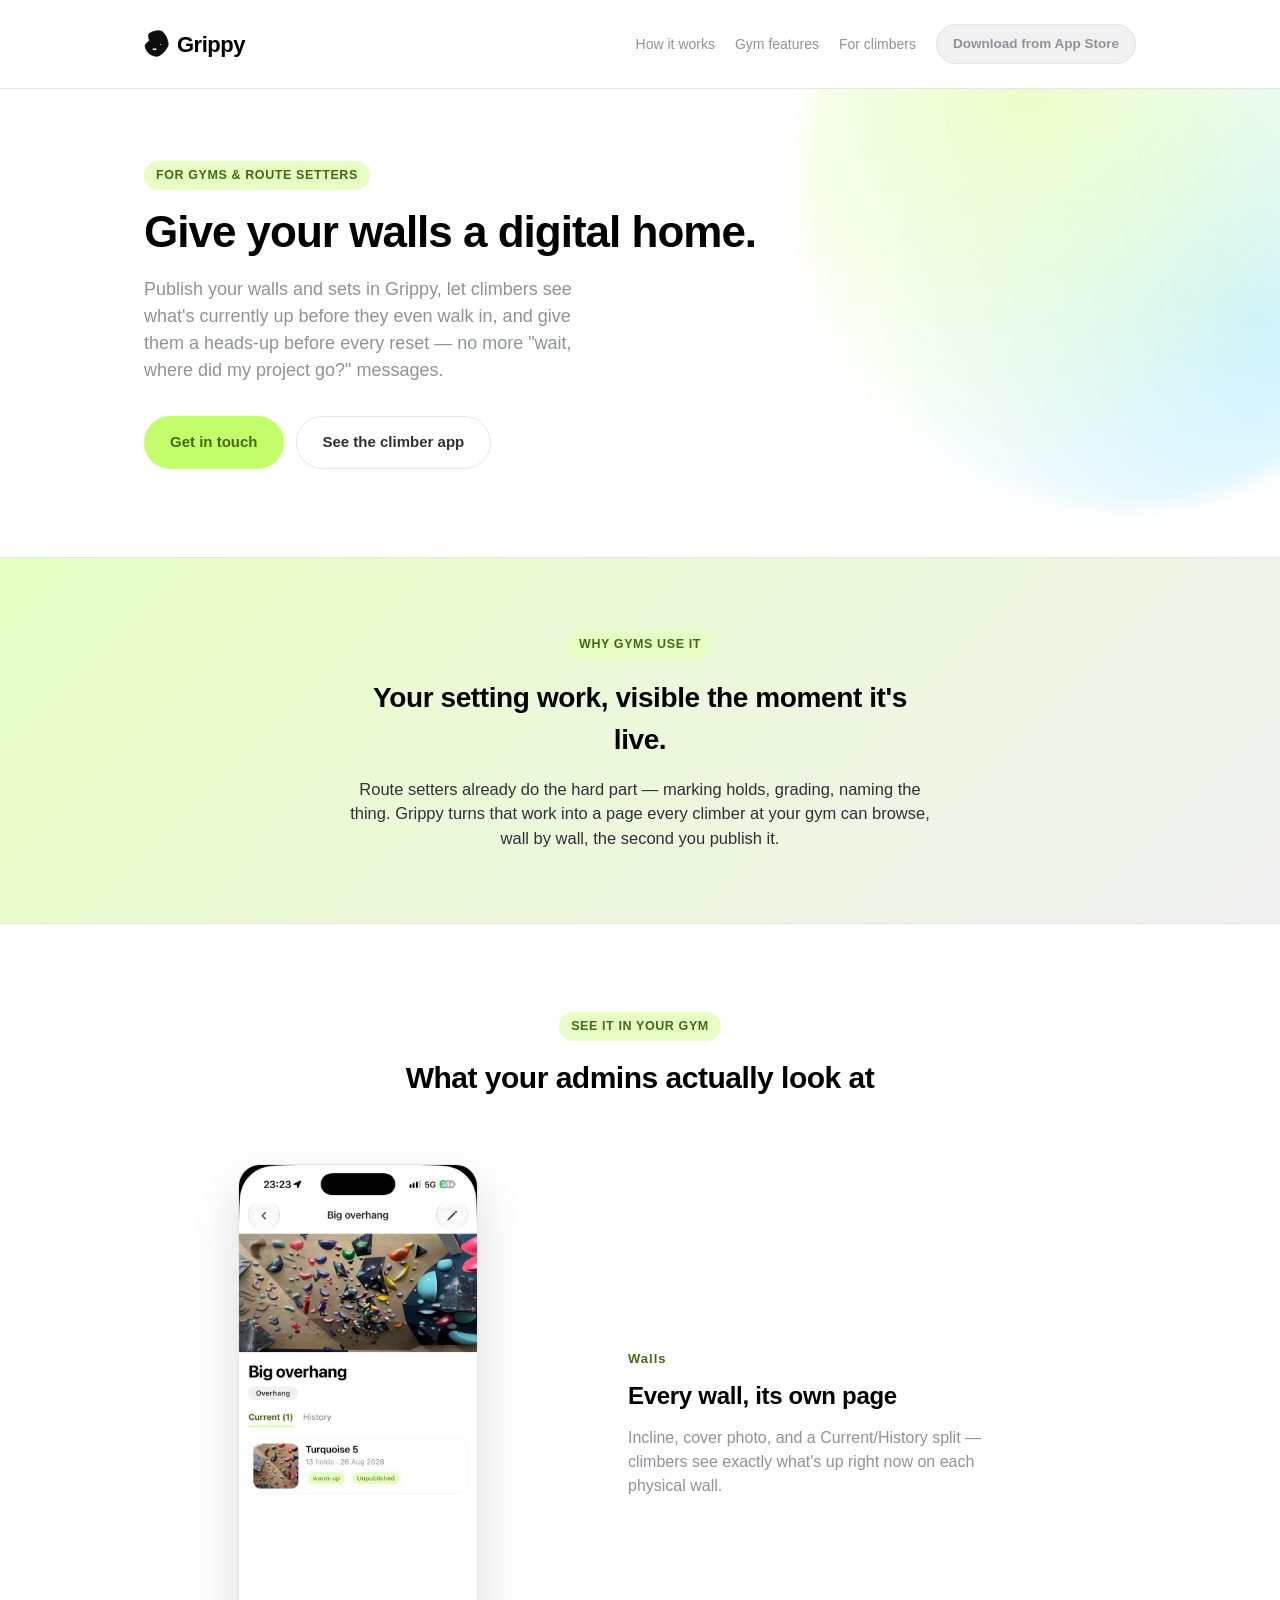
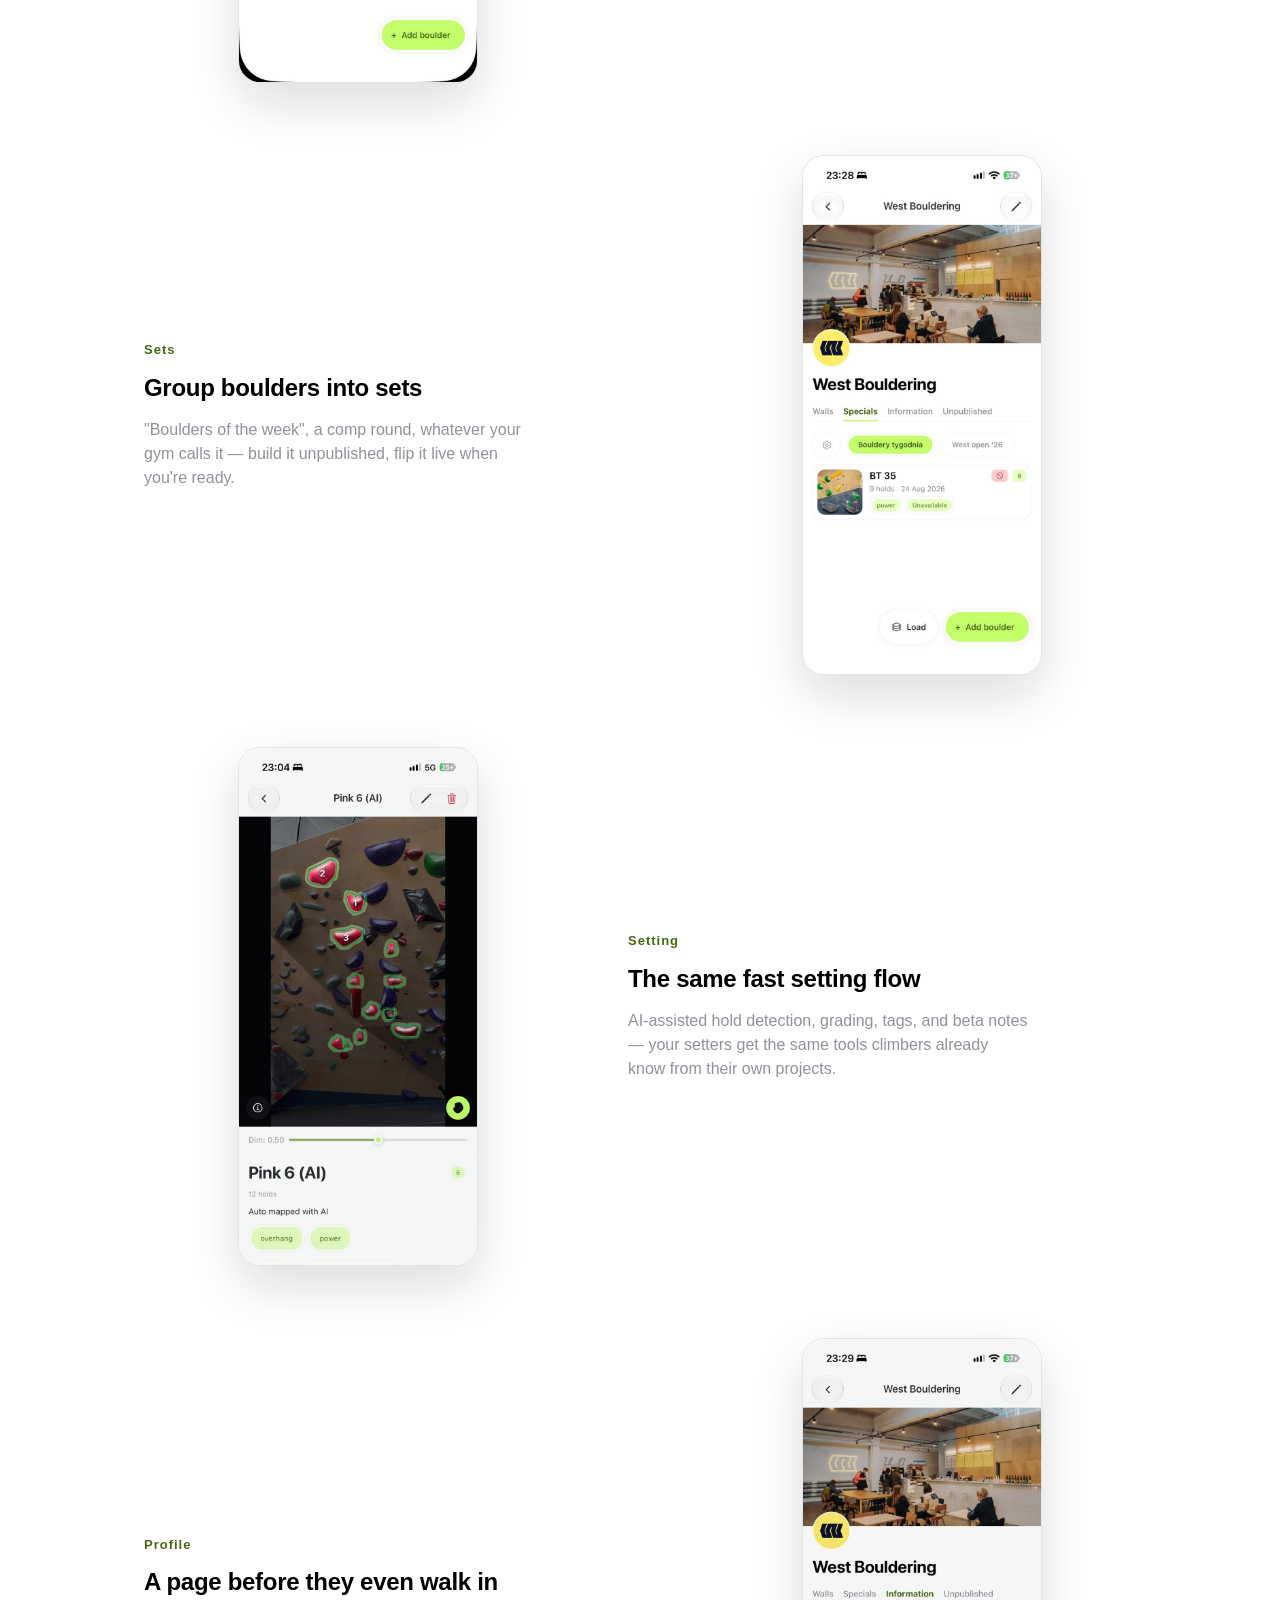
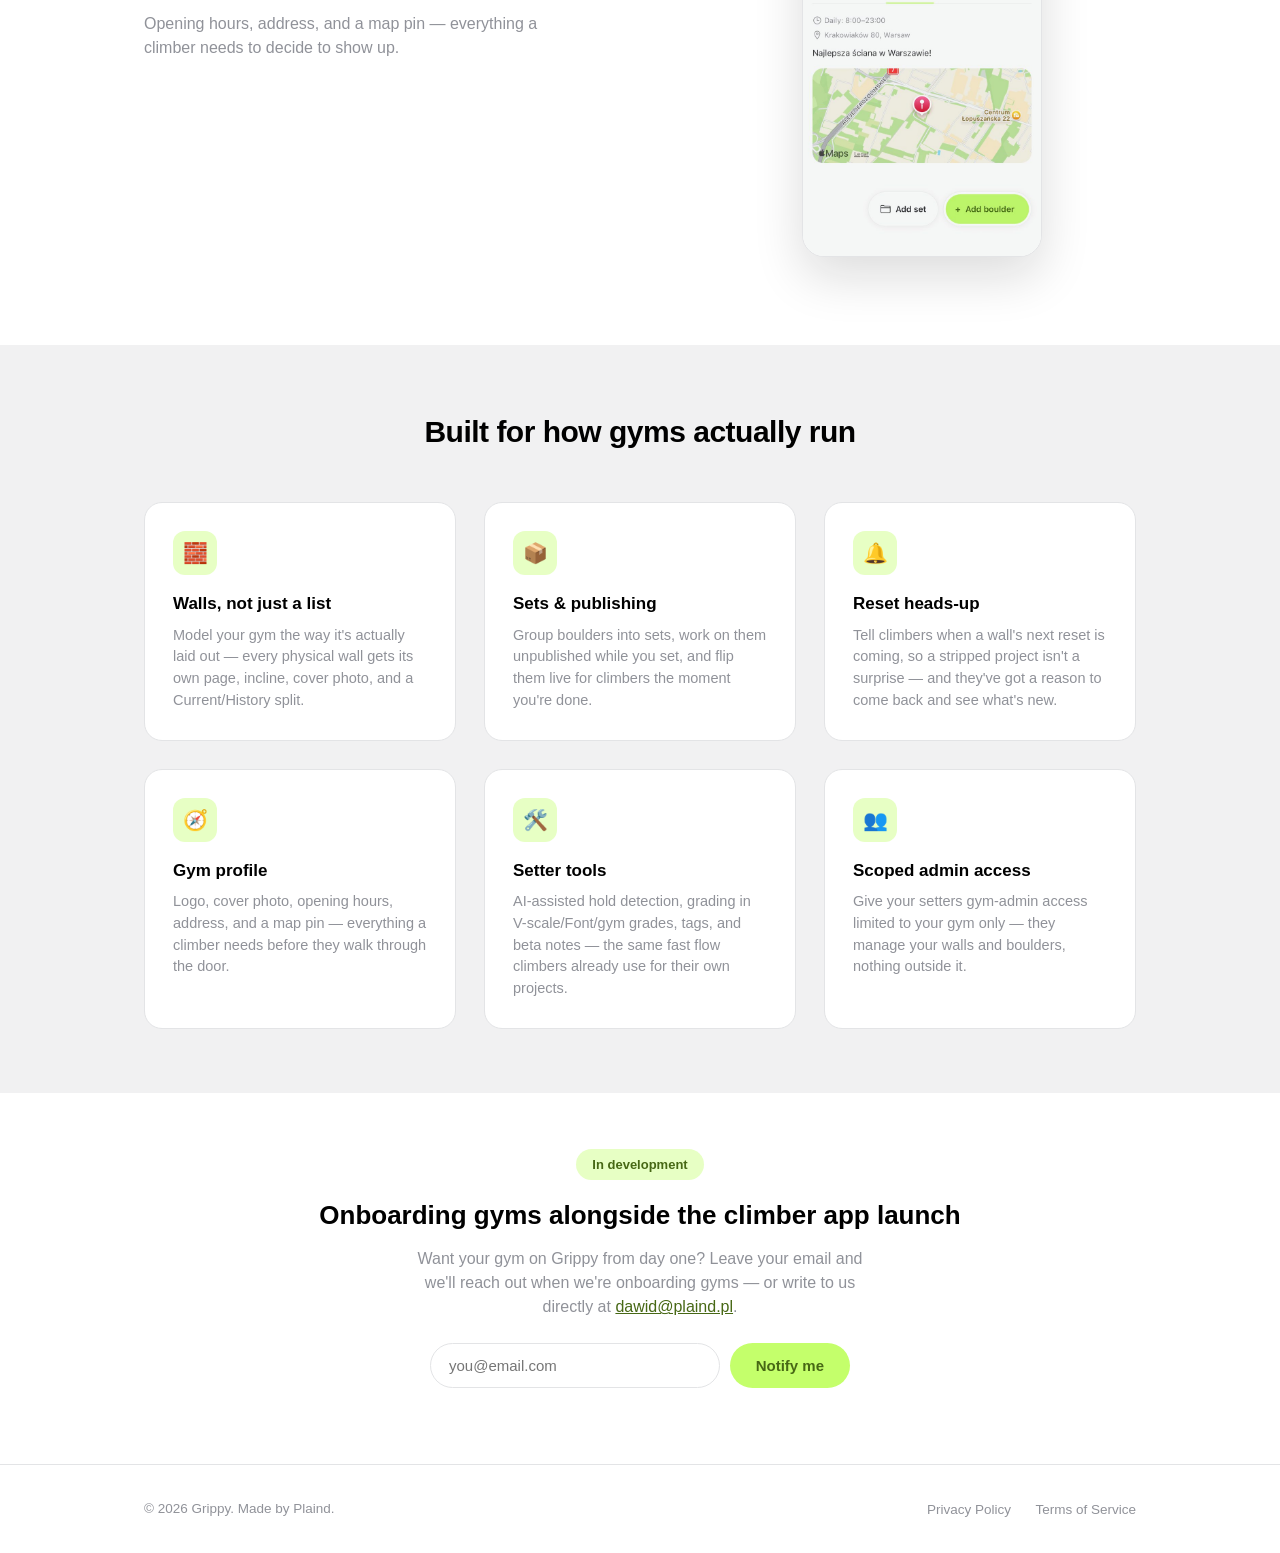
==== commit 9baf70bb: "Widen hero/spotlight spacing, fix caption overlap, use Figma favicon More breathing room between the" ====
--- a/gym-owner.html
+++ b/gym-owner.html
@@ -14,7 +14,7 @@
   <meta property="og:title" content="Grippy for Gyms" />
   <meta property="og:description" content="Give your walls a digital home. Publish sets, manage boulders wall by wall, and give climbers a heads-up before every reset." />
 
-  <link rel="icon" href="data:image/svg+xml,<svg xmlns=%22http://www.w3.org/2000/svg%22 viewBox=%220 0 100 100%22><text y=%22.9em%22 font-size=%2290%22>🧗</text></svg>" />
+  <link rel="icon" type="image/svg+xml" href="assets/favicon.svg" />
   <link rel="stylesheet" href="styles.css" />
 </head>
 <body>
--- a/styles.css
+++ b/styles.css
@@ -139,7 +139,7 @@
 
 .hero {
   position: relative;
-  padding: 72px 0 48px;
+  padding: 72px 0 88px;
   overflow: hidden;
 }
 
@@ -231,7 +231,7 @@
 }
 
 .spotlight {
-  padding: 24px 0 88px;
+  padding: 48px 0 88px;
   text-align: center;
 }
 
@@ -269,7 +269,7 @@
 }
 
 .spotlight-shot figcaption {
-  margin-top: 36px;
+  margin-top: 56px;
   font-size: 14.5px;
   font-weight: 600;
   color: var(--text-strong);
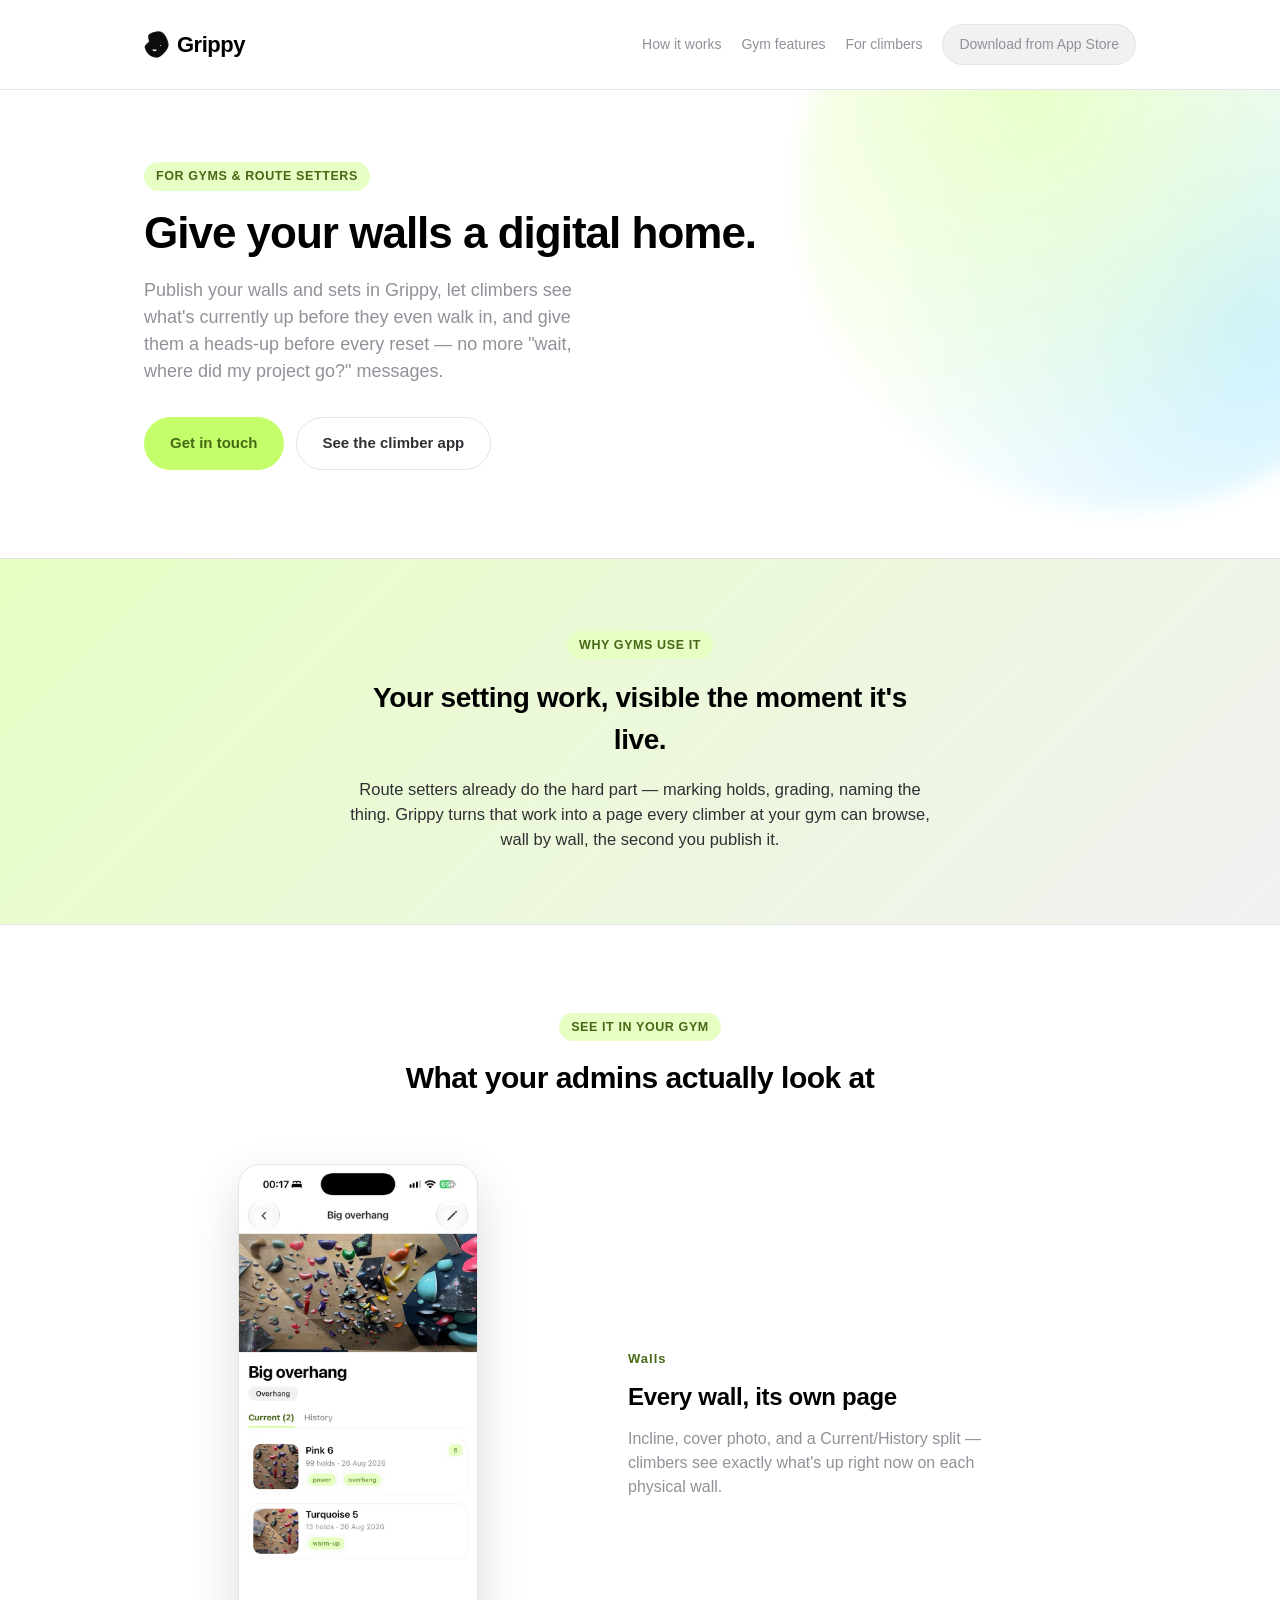
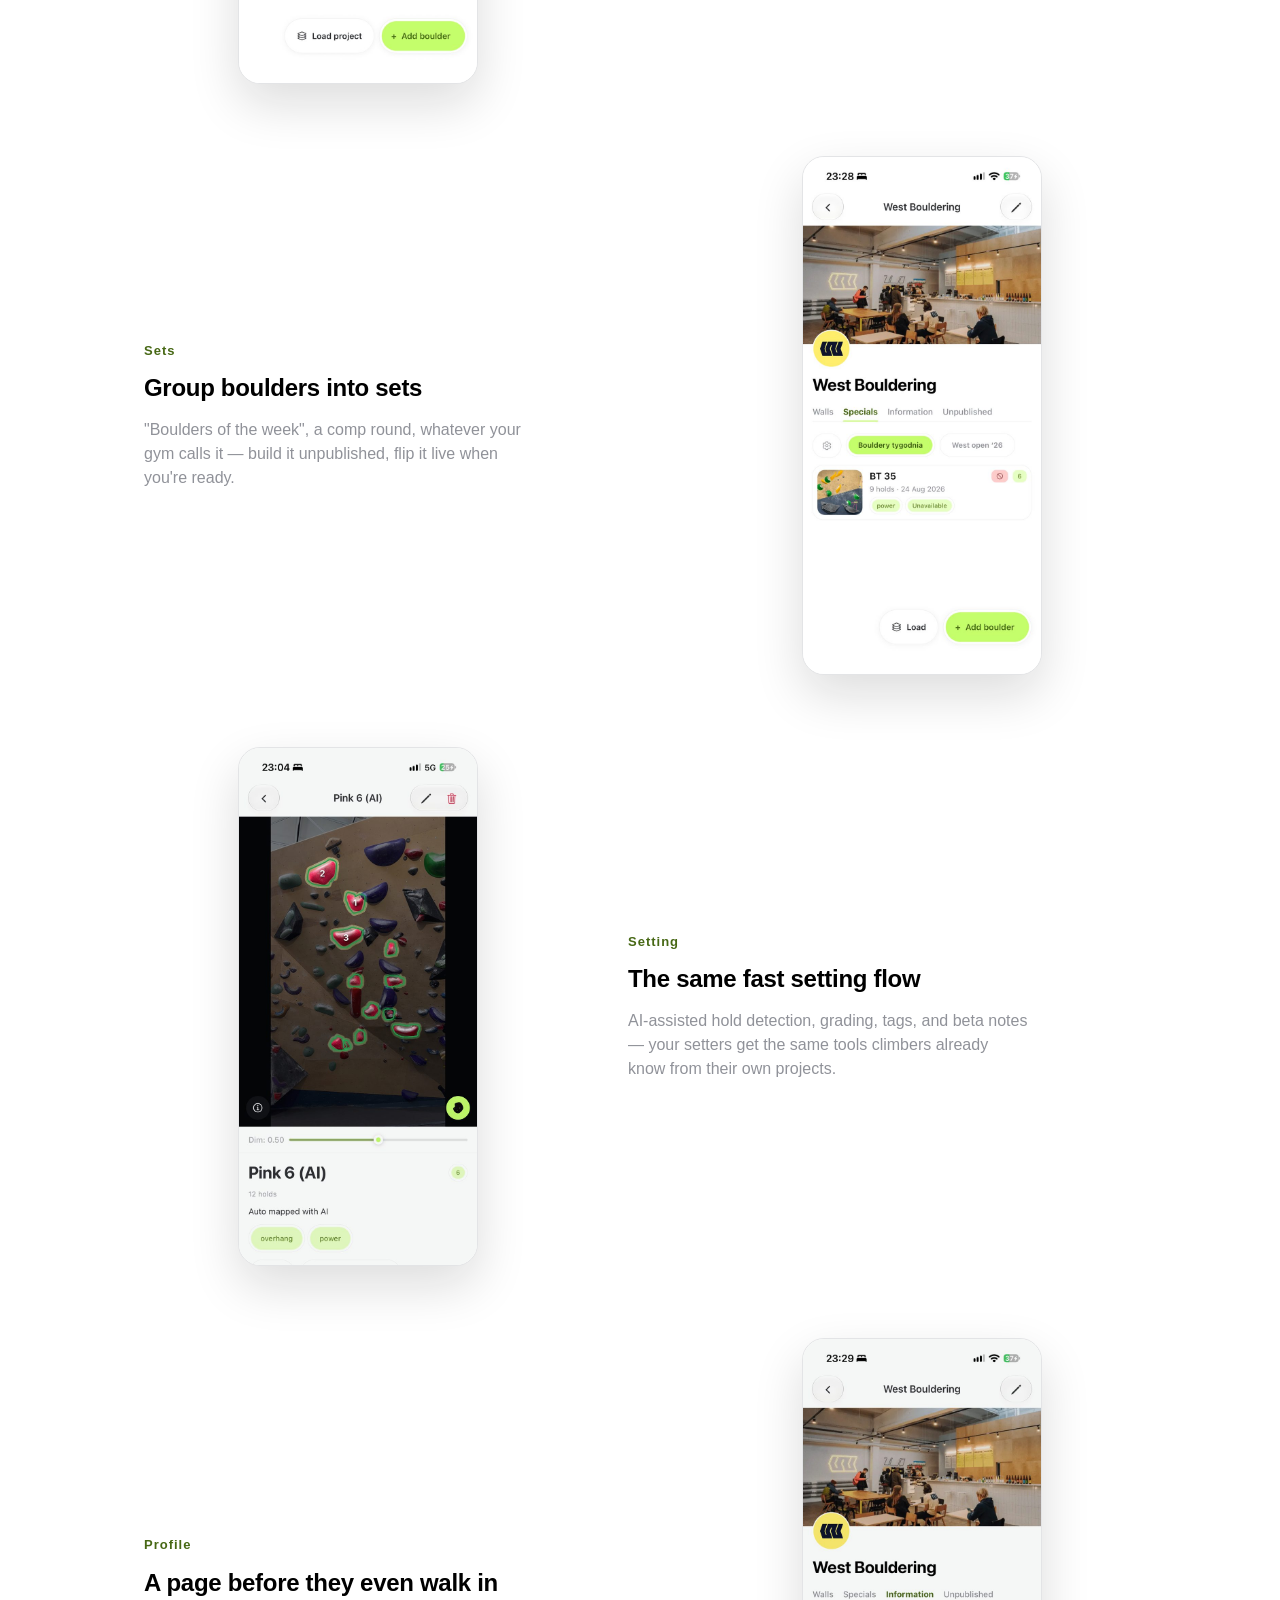
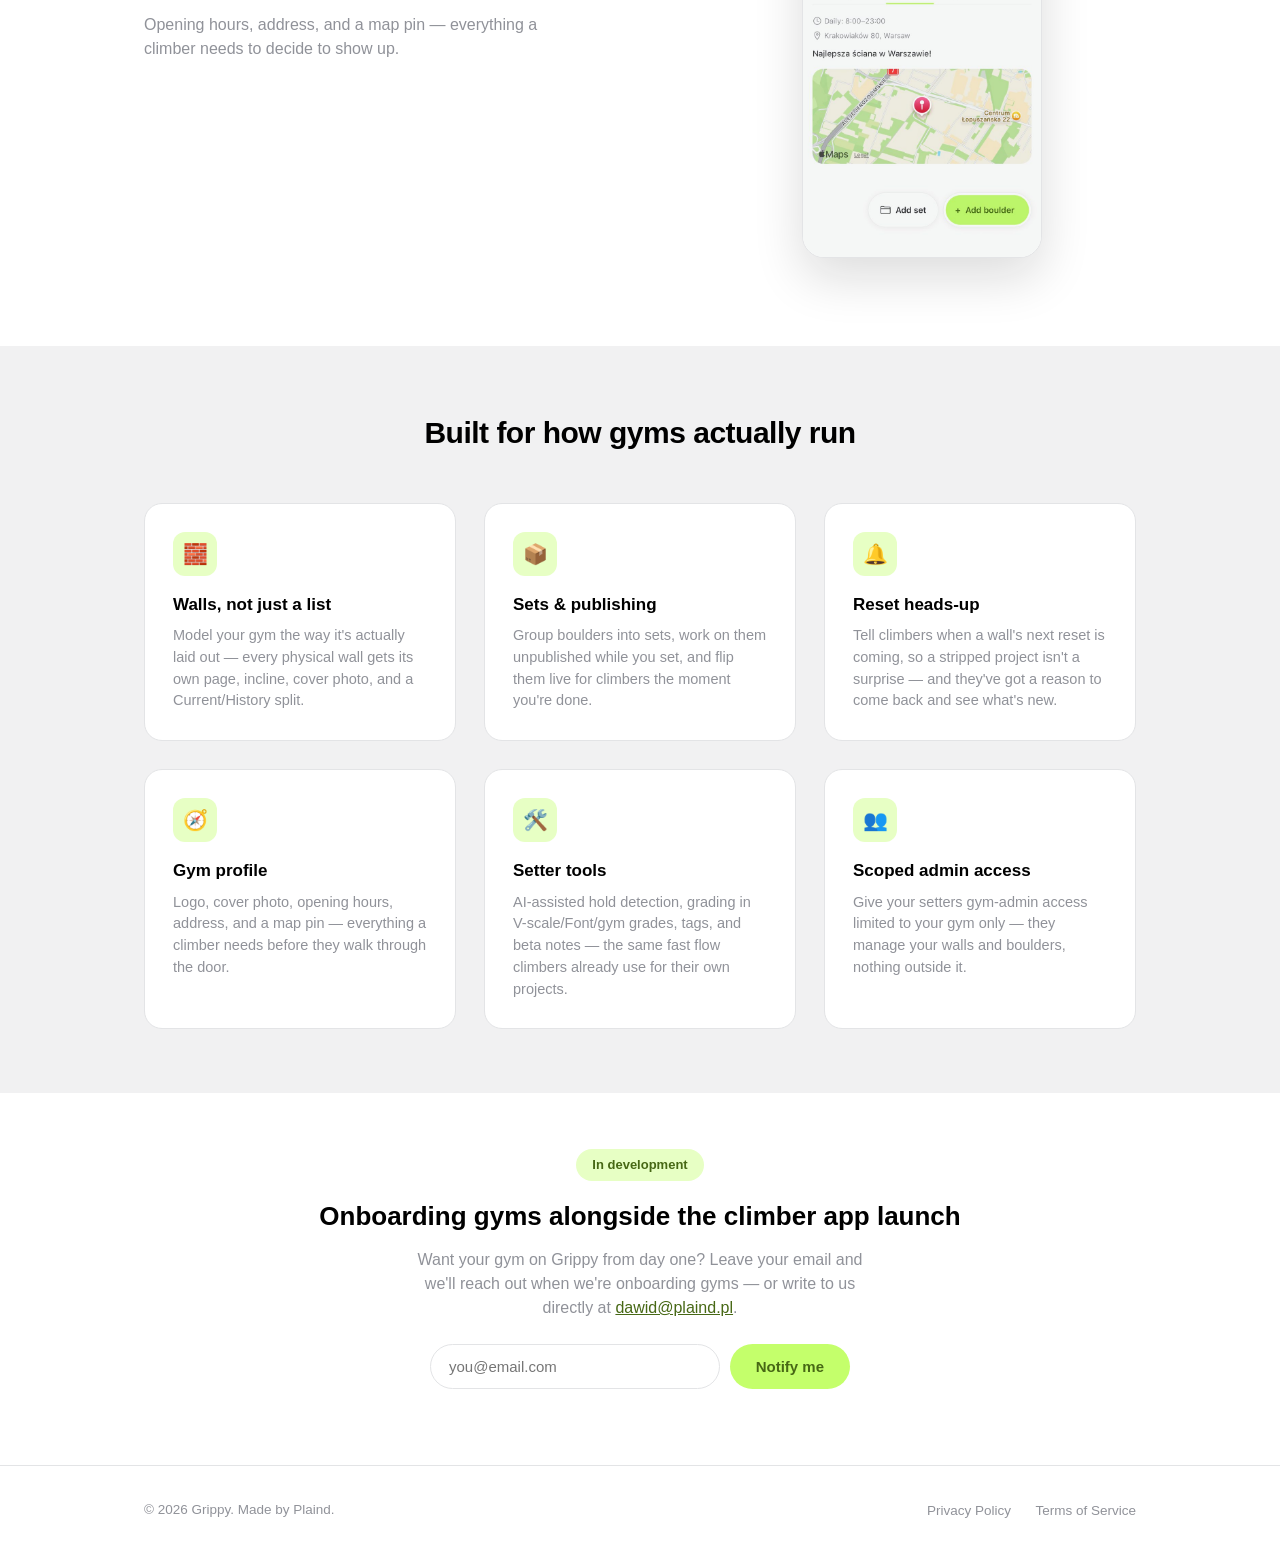
==== commit 5f1752f3: "Point the climber app to its live App Store listing Grippy shipped, so the climber page no longer ne" ====
--- a/gym-owner.html
+++ b/gym-owner.html
@@ -15,7 +15,7 @@
   <meta property="og:description" content="Give your walls a digital home. Publish sets, manage boulders wall by wall, and give climbers a heads-up before every reset." />
 
   <link rel="icon" type="image/svg+xml" href="assets/favicon.svg" />
-  <link rel="stylesheet" href="styles.css" />
+  <link rel="stylesheet" href="styles.css?v=2" />
 </head>
 <body>
   <header class="site">
@@ -25,7 +25,7 @@
         <a href="index.html#how">How it works</a>
         <a href="#features">Gym features</a>
         <a href="index.html">For climbers</a>
-        <span class="nav-download">Download from App Store</span>
+        <a class="nav-download" href="https://apps.apple.com/pl/app/grippy-climbing-journal/id6806345638" target="_blank" rel="noopener">Download from App Store</a>
       </nav>
     </div>
   </header>
--- a/styles.css
+++ b/styles.css
@@ -130,11 +130,14 @@
   border-radius: 999px;
   background: var(--surface);
   border: 1px solid var(--border);
-  color: var(--text-muted);
+  color: var(--text-strong);
   font-size: 13.5px;
   font-weight: 600;
-  cursor: default;
-  user-select: none;
+  transition: background 0.15s ease;
+}
+
+.nav-download:hover {
+  background: var(--accent-tint);
 }
 
 .hero {
@@ -258,10 +261,10 @@
 }
 
 .spotlight-shot {
+  margin: 0;
   width: 100%;
   max-width: 260px;
   text-align: center;
-  overflow: visible;
 }
 
 .spotlight-shot img {
@@ -269,7 +272,7 @@
 }
 
 .spotlight-shot figcaption {
-  margin-top: 56px;
+  margin-top: 28px;
   font-size: 14.5px;
   font-weight: 600;
   color: var(--text-strong);
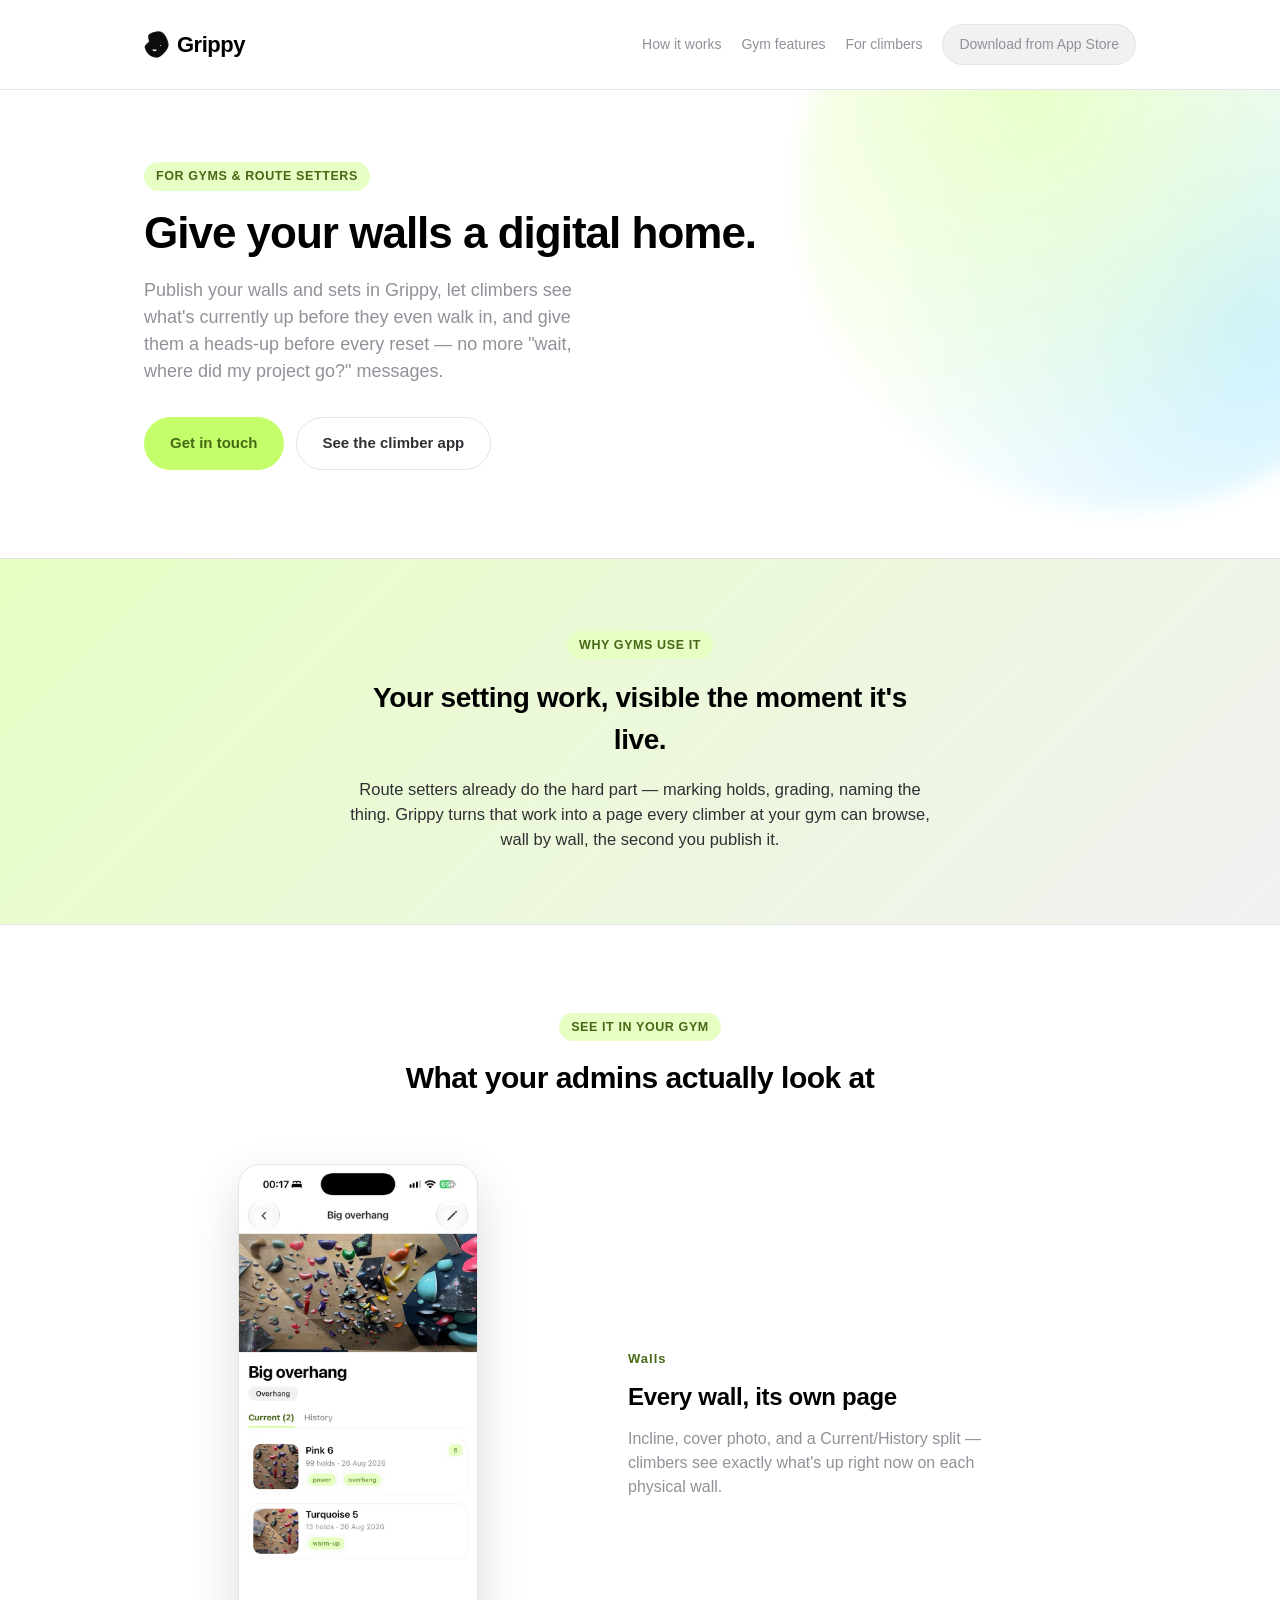
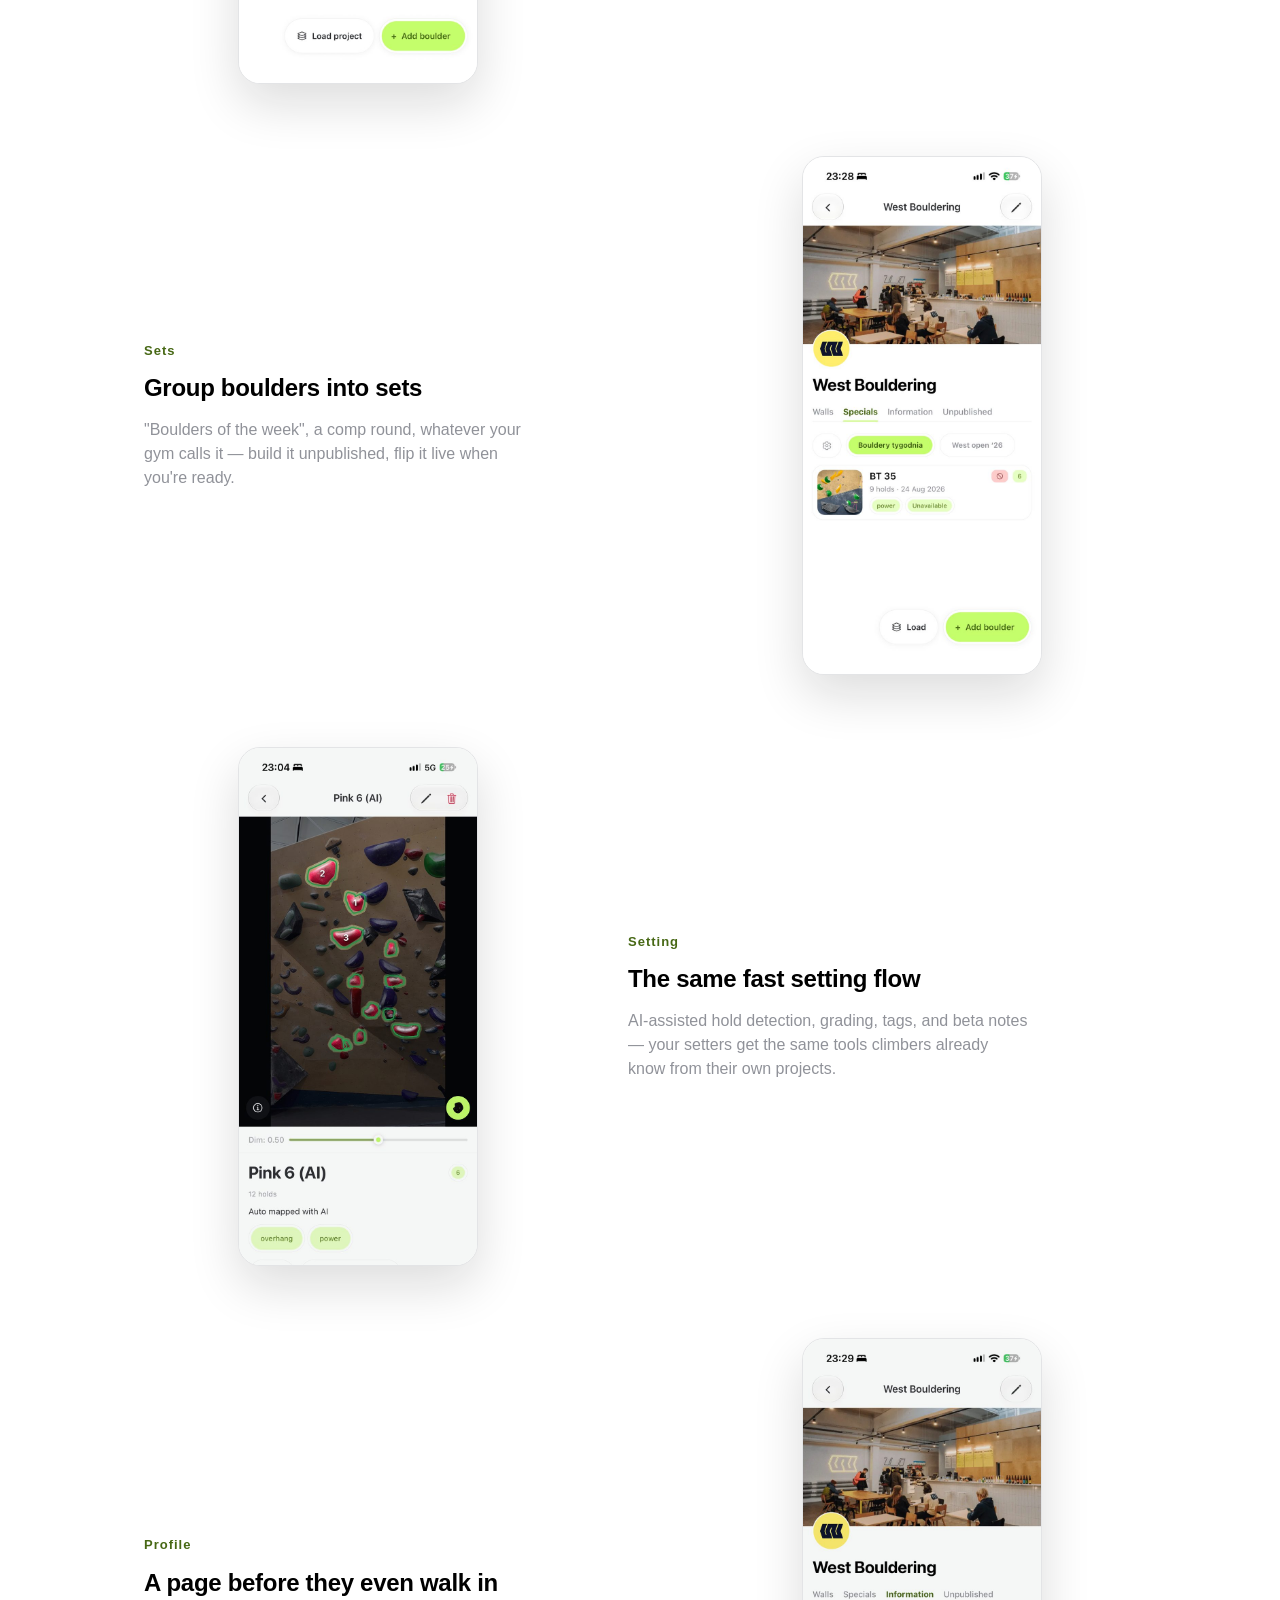
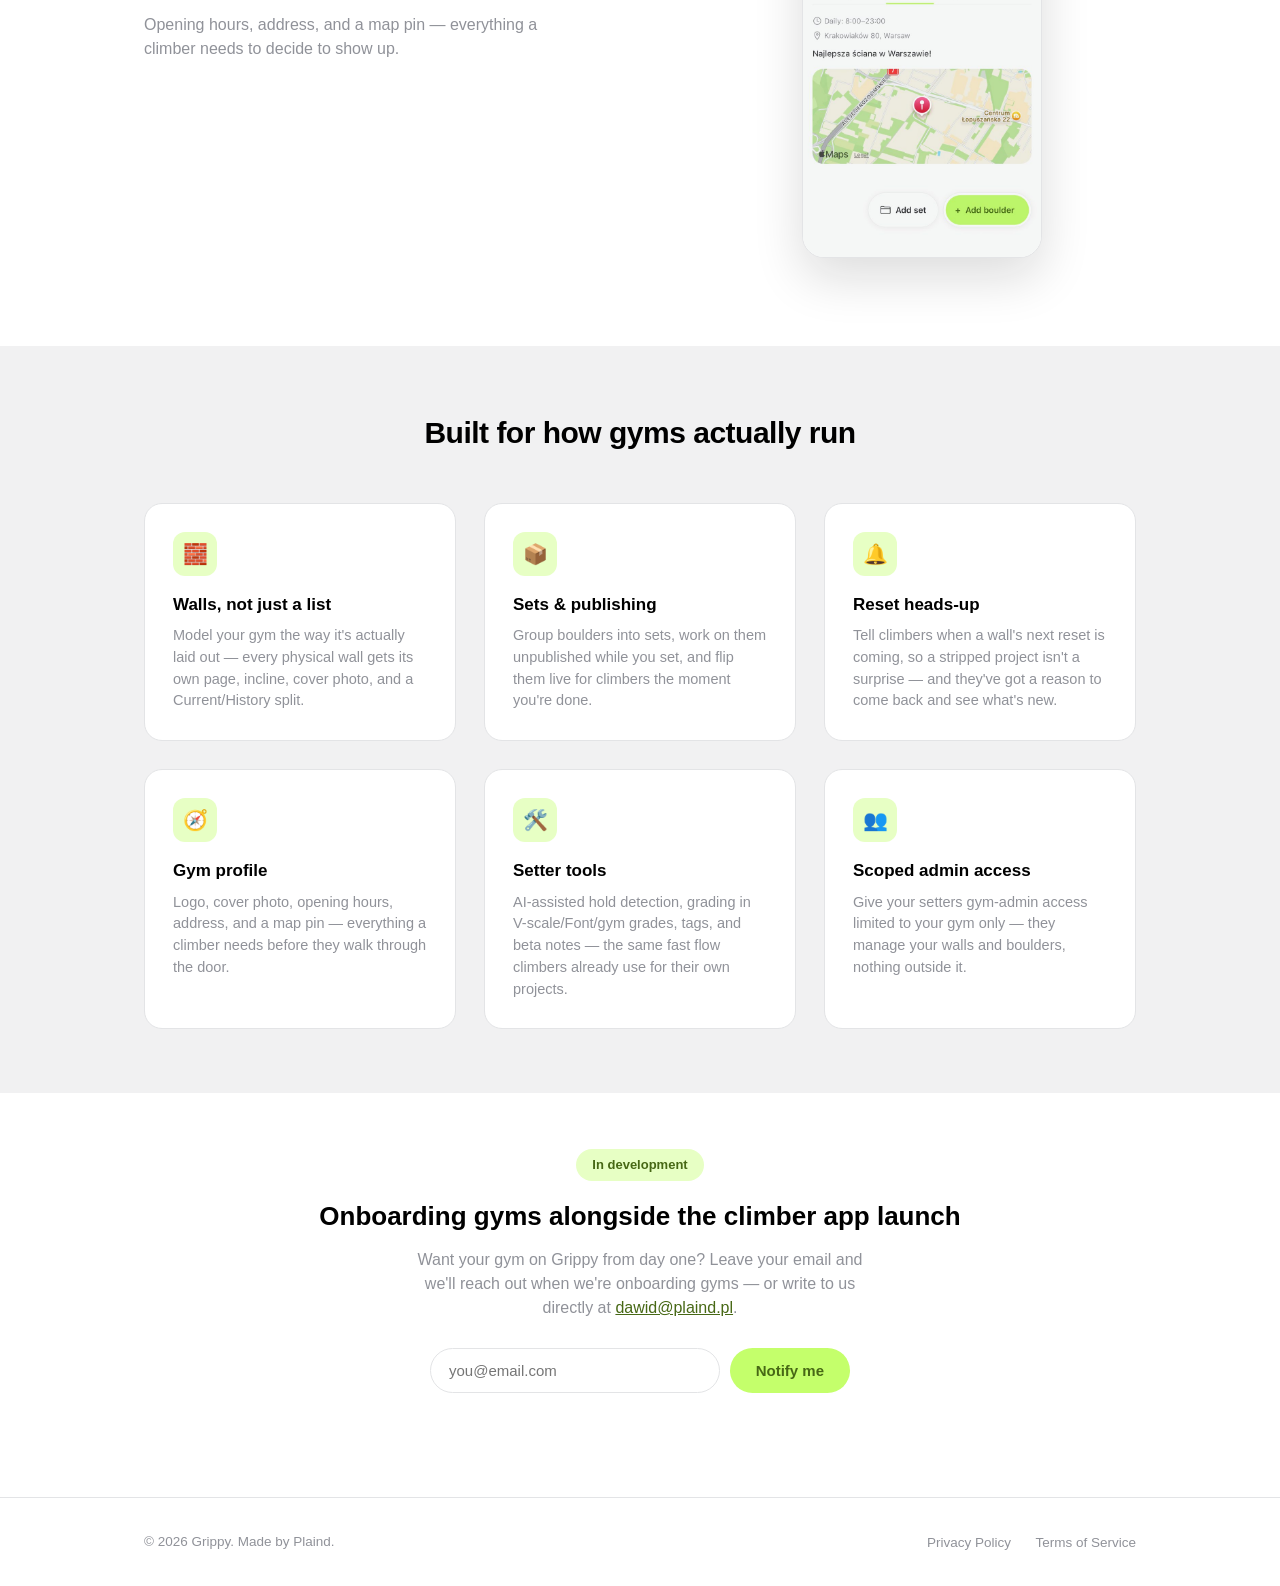
==== commit c368fc9e: "Share image for X and link cards: Mark your climbs with the Grippy mascot, plus og:image size/alt an" ====
--- a/gym-owner.html
+++ b/gym-owner.html
@@ -7,12 +7,23 @@
   <meta name="description" content="Grippy for gyms: give your walls a digital home. Publish sets, manage boulders wall by wall, and give climbers a heads-up before every reset." />
   <meta name="keywords" content="bouldering gym software, climbing gym app, wall management, boulder setting software, gym admin app, climbing gym member app" />
   <meta name="robots" content="index, follow" />
-  <link rel="canonical" href="https://dawidw.github.io/grippy_site/gym-owner.html" />
+  <link rel="canonical" href="https://getgrippy.app/gym-owner.html" />
 
   <meta property="og:type" content="website" />
-  <meta property="og:url" content="https://dawidw.github.io/grippy_site/gym-owner.html" />
+  <meta property="og:url" content="https://getgrippy.app/gym-owner.html" />
   <meta property="og:title" content="Grippy for Gyms" />
   <meta property="og:description" content="Give your walls a digital home. Publish sets, manage boulders wall by wall, and give climbers a heads-up before every reset." />
+  <meta property="og:image" content="https://getgrippy.app/assets/og-image.png" />
+  <meta property="og:image:type" content="image/png" />
+  <meta property="og:image:width" content="1200" />
+  <meta property="og:image:height" content="630" />
+  <meta property="og:image:alt" content="Grippy app: Mark your climbs. A phone showing AI-outlined holds on a bouldering wall, with the Grippy mascot." />
+
+  <meta name="twitter:card" content="summary_large_image" />
+  <meta name="twitter:title" content="Grippy for Gyms" />
+  <meta name="twitter:description" content="Give your walls a digital home. Publish sets, manage boulders wall by wall, and give climbers a heads-up before every reset." />
+  <meta name="twitter:image" content="https://getgrippy.app/assets/og-image.png" />
+  <meta name="twitter:image:alt" content="Grippy app: Mark your climbs. A phone showing AI-outlined holds on a bouldering wall, with the Grippy mascot." />
 
   <link rel="icon" type="image/svg+xml" href="assets/favicon.svg" />
   <link rel="stylesheet" href="styles.css?v=2" />
--- a/styles.css
+++ b/styles.css
@@ -408,9 +408,26 @@
 }
 
 .feature-card h3 {
+  display: flex;
+  align-items: center;
+  flex-wrap: wrap;
+  gap: 8px;
   margin: 0 0 8px;
   font-size: 17px;
   color: var(--text-strong);
+}
+
+.tag-soon {
+  display: inline-block;
+  font-size: 11px;
+  font-weight: 700;
+  letter-spacing: 0.3px;
+  text-transform: uppercase;
+  color: var(--text-muted);
+  background: var(--surface);
+  border: 1px solid var(--border);
+  padding: 3px 8px;
+  border-radius: 999px;
 }
 
 .feature-card p {
@@ -444,7 +461,13 @@
 section.status p {
   color: var(--text-muted);
   max-width: 480px;
-  margin: 0 auto;
+  margin: 0 auto 28px;
+}
+
+section.status .status-note {
+  margin-top: 20px;
+  font-size: 13px;
+  color: var(--text-muted);
 }
 
 .waitlist-form {
